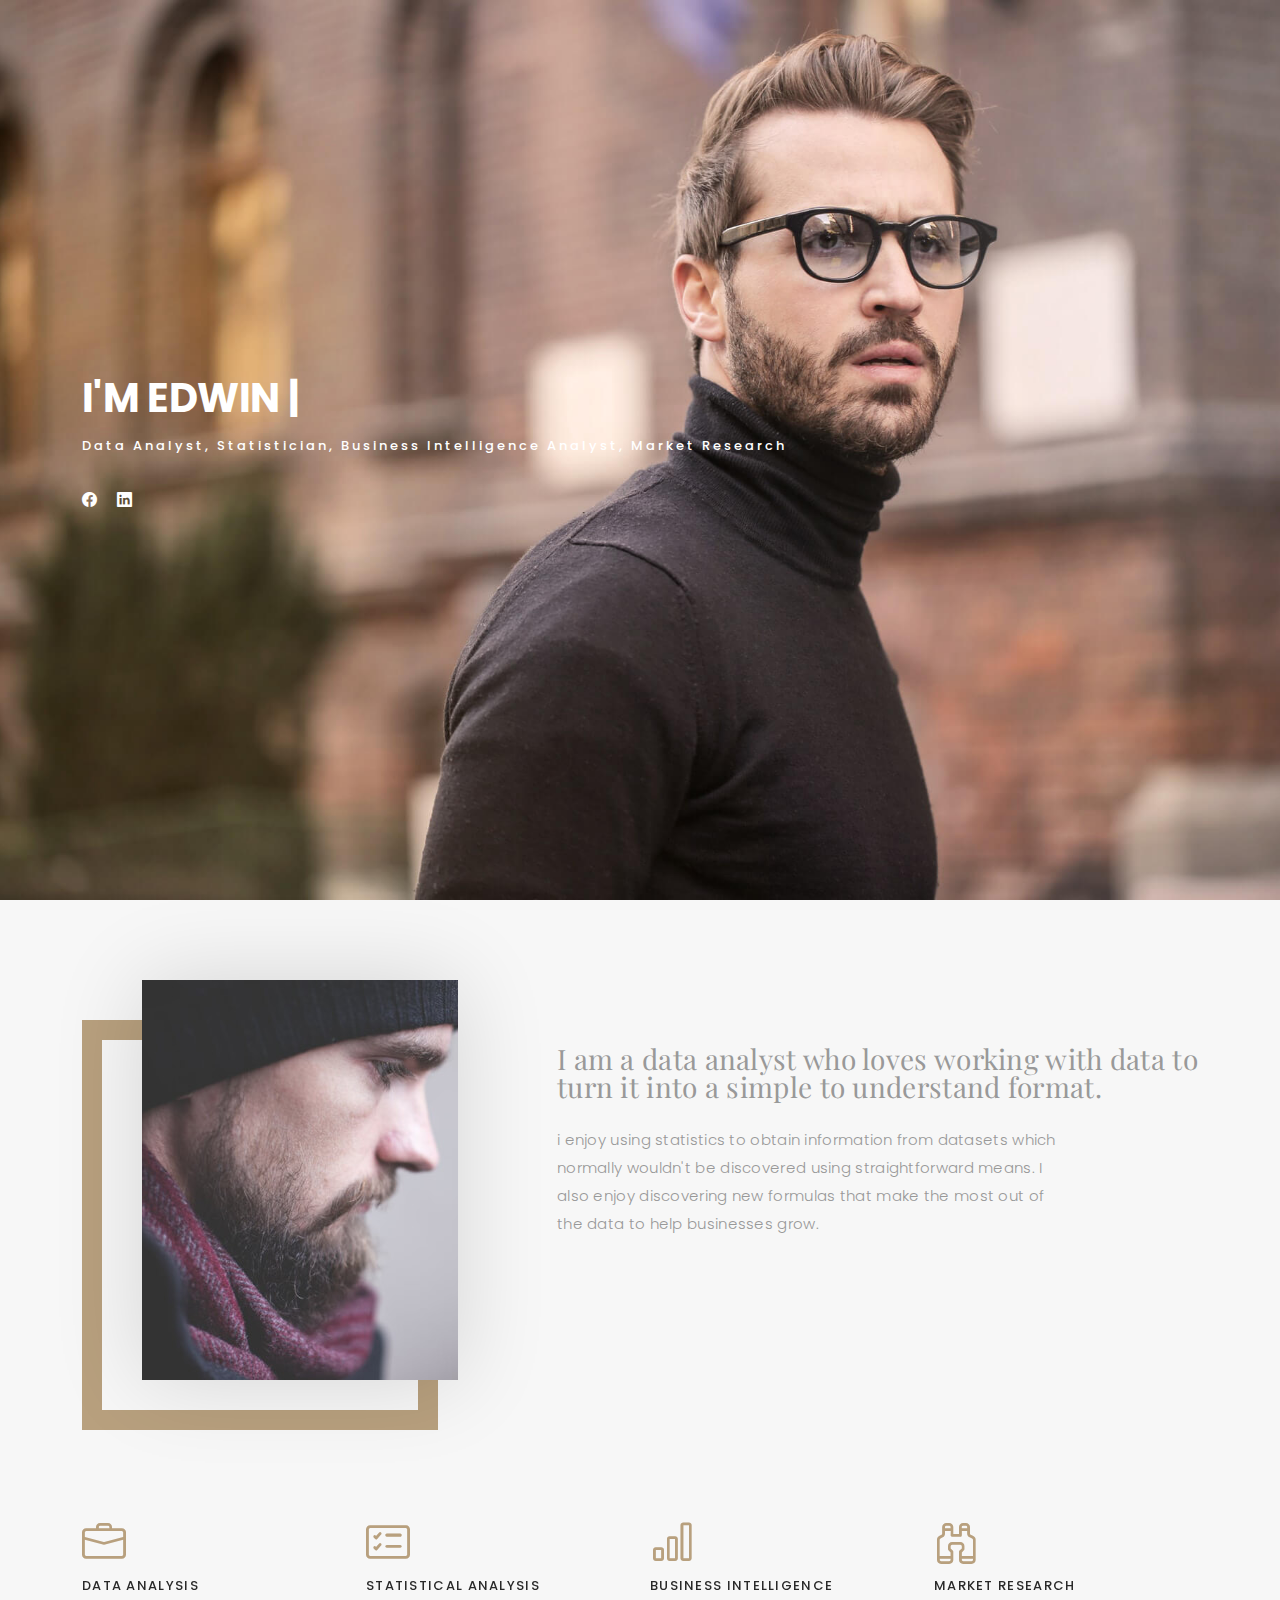
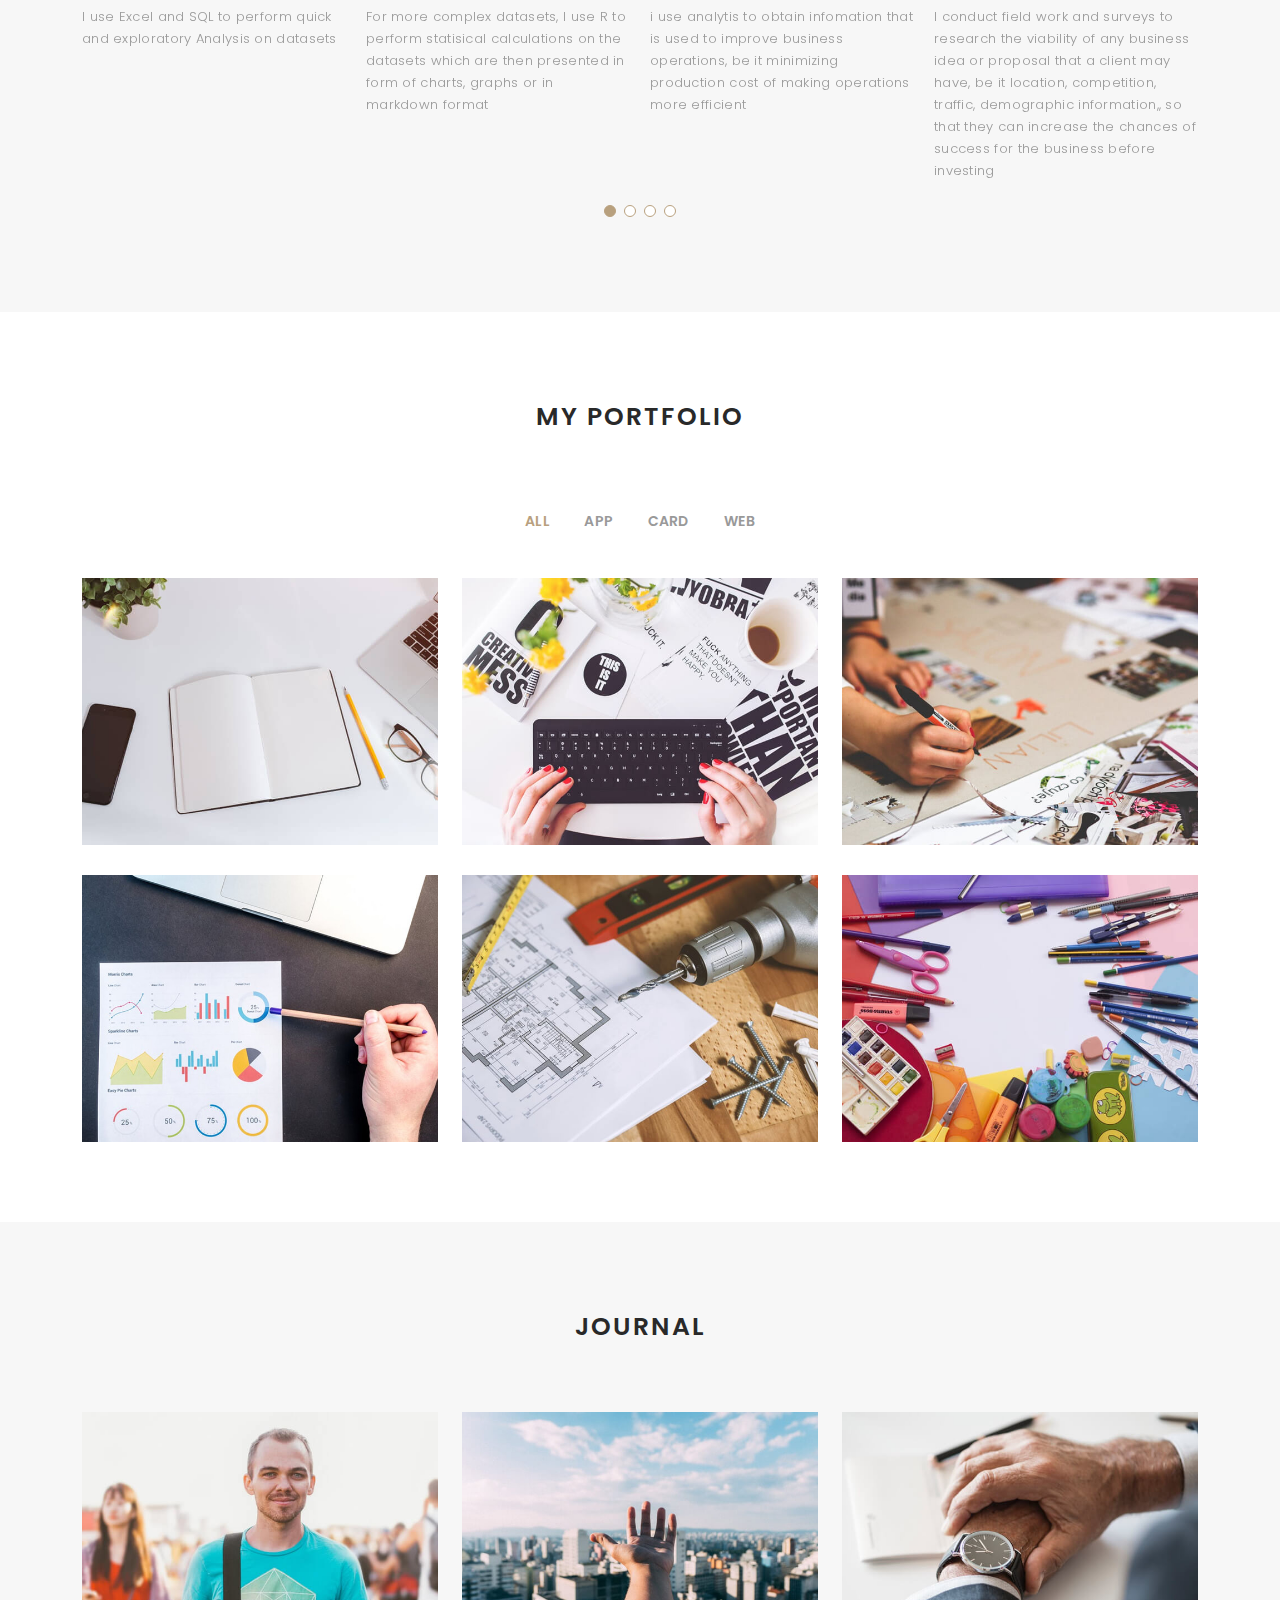
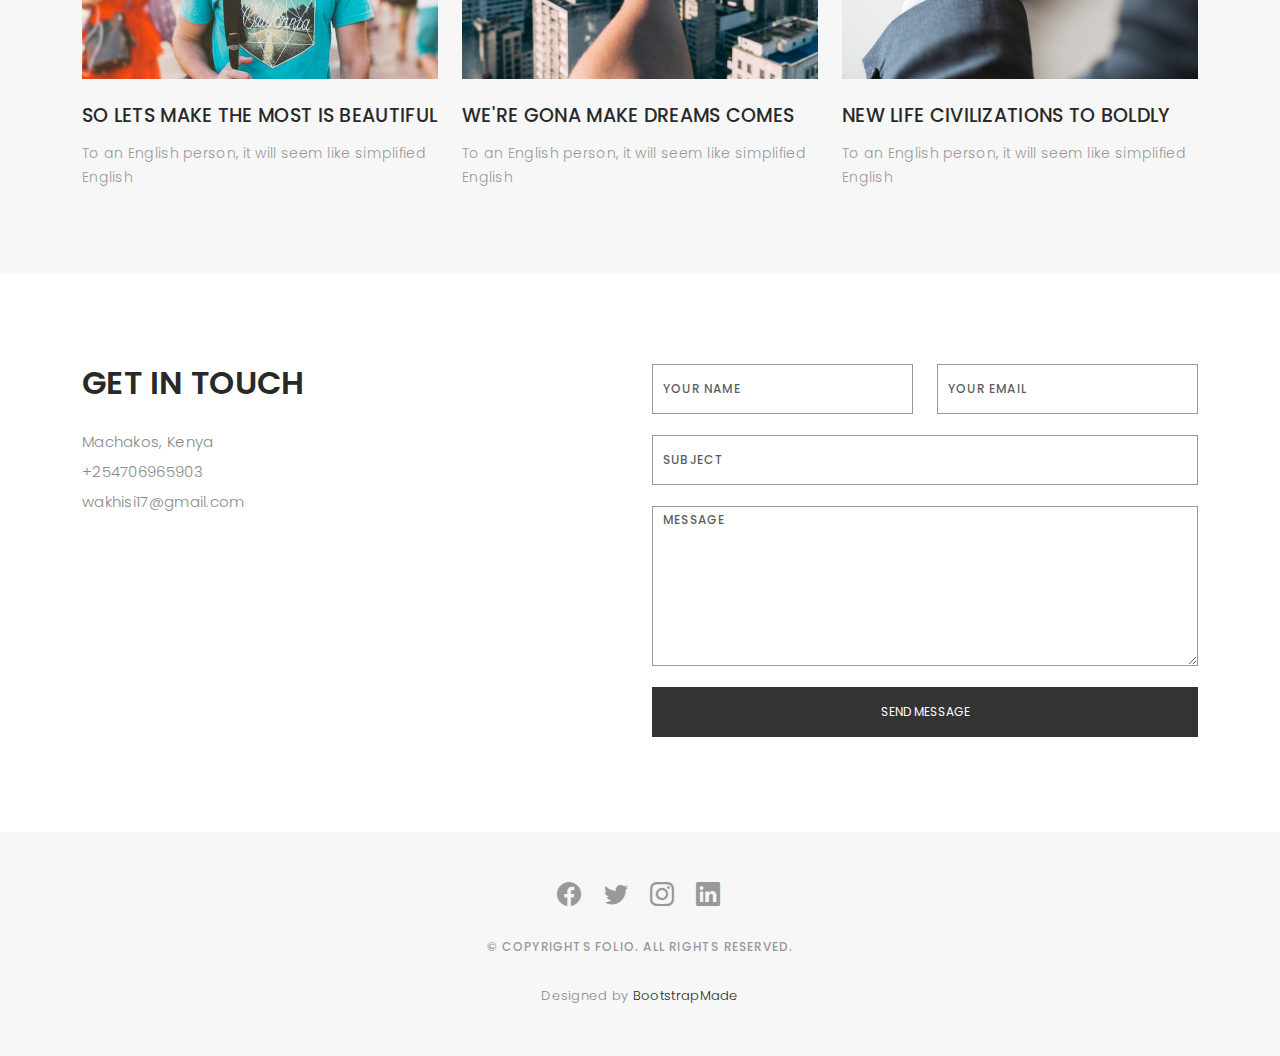
==== index.html @ 626be08b "unfinished portfolio" ====
<!DOCTYPE html>
<html lang="en">

<head>
  <meta charset="utf-8">
  <meta content="width=device-width, initial-scale=1.0" name="viewport">

  <title>Edwin Wakhisi</title>
  <meta content="" name="description">
  <meta content="" name="keywords">

  <!-- Favicons -->
  <link href="assets/img/favicon.png" rel="icon">
  <link href="assets/img/apple-touch-icon.png" rel="apple-touch-icon">

  <!-- Google Fonts -->
  <link href="https://fonts.googleapis.com/css?family=Poppins:300,300i,400,400i,500,500i,600,600i,700,700i|Playfair+Display:400,400i,500,500i,600,600i,700,700i,900,900i" rel="stylesheet">

  <!-- Vendor CSS Files -->
  <link href="assets/vendor/bootstrap/css/bootstrap.min.css" rel="stylesheet">
  <link href="assets/vendor/bootstrap-icons/bootstrap-icons.css" rel="stylesheet">
  <link href="assets/vendor/boxicons/css/boxicons.min.css" rel="stylesheet">
  <link href="assets/vendor/glightbox/css/glightbox.min.css" rel="stylesheet">
  <link href="assets/vendor/swiper/swiper-bundle.min.css" rel="stylesheet">

  <!-- Template Main CSS File -->
  <link href="assets/css/style.css" rel="stylesheet">
</head>

<body>

  <!-- ======= Header ======= -->
  <header id="header" class="fixed-top ">
    <div class="container d-flex align-items-center justify-content-between">

      <a href="index.html" class="logo"><img src="assets/img/logo.png" alt="" class="img-fluid"></a>
      <!-- Uncomment below if you prefer to use an text logo -->
      <!-- <h1 class="logo"><a href="index.html">Folio</a></h1> -->

      <nav id="navbar" class="navbar">
        <ul>
          <li><a class="nav-link scrollto active" href="#hero">Home</a></li>
          <li><a class="nav-link scrollto" href="#about">About</a></li>
          <li><a class="nav-link  scrollto" href="#portfolio">Portfolio</a></li>
          <li><a class="nav-link  scrollto" href="#journal">Blog</a></li>
          <li class="dropdown"><a href="#"><span>Drop Down</span> <i class="bi bi-chevron-down"></i></a>
            <ul>
              <li><a href="#">Drop Down 1</a></li>
              <li class="dropdown"><a href="#"><span>Deep Drop Down</span> <i class="bi bi-chevron-right"></i></a>
                <ul>
                  <li><a href="#">Deep Drop Down 1</a></li>
                  <li><a href="#">Deep Drop Down 2</a></li>
                  <li><a href="#">Deep Drop Down 3</a></li>
                  <li><a href="#">Deep Drop Down 4</a></li>
                  <li><a href="#">Deep Drop Down 5</a></li>
                </ul>
              </li>
              <li><a href="#">Drop Down 2</a></li>
              <li><a href="#">Drop Down 3</a></li>
              <li><a href="#">Drop Down 4</a></li>
            </ul>
          </li>
          <li><a class="nav-link scrollto" href="#contact">Contact</a></li>
        </ul>
        <i class="bi bi-list mobile-nav-toggle"></i>
      </nav><!-- .navbar -->

    </div>
  </header><!-- End Header -->

  <!-- ======= Hero Section ======= -->
  <div id="hero" class="home">

    <div class="container">
      <div class="hero-content">
        <h1>I'm <span class="typed" data-typed-items="Edwin Wakhisi, a Data Analyst, a statistician, a Business Intelligence Analyst"></span></h1>
        <p>Data Analyst, statistician, Business Intelligence Analyst, Market Research</p>

        <ul class="list-unstyled list-social">
          <li><a href="#"><i class="bi bi-facebook"></i></a></li>
          <li><a href="#"><i class="bi bi-linkedin"></i></a></li>
        </ul>
      </div>
    </div>
  </div><!-- End Hero -->

  <main id="main">

    <!-- ======= About Section ======= -->
    <div id="about" class="paddsection">
      <div class="container">
        <div class="row justify-content-between">

          <div class="col-lg-4 ">
            <div class="div-img-bg">
              <div class="about-img">
                <img src="assets/img/me.jpg" class="img-responsive" alt="me">
              </div>
            </div>
          </div>

          <div class="col-lg-7">
            <div class="about-descr">

              <p class="p-heading">I am a data analyst who loves working with data to turn it into a simple to understand format. </p>
              <p class="separator">i enjoy using statistics to obtain information from datasets which normally wouldn't be discovered using straightforward means. I also enjoy discovering new formulas that make the most out of the data to help businesses grow.</p>

            </div>

          </div>
        </div>
      </div>
    </div><!-- End About Section -->

    <!-- ======= Services Section ======= -->
    <div id="services">
      <div class="container">

        <div class="services-slider swiper" data-aos="fade-up" data-aos-delay="100">
          <div class="swiper-wrapper">

            <div class="swiper-slide">
              <div class="services-block">
                <i class="bi bi-briefcase"></i>
                <span>DATA ANALYSIS</span>
                <p class="separator">I use Excel and SQL to perform quick and exploratory Analysis on datasets</p>
              </div>
            </div><!-- End testimonial item -->

            <div class="swiper-slide">
              <div class="services-block">
                <i class="bi bi-card-checklist"></i>
                <span>STATISTICAL ANALYSIS</span>
                <p class="separator">For more complex datasets, I use R to perform statisical calculations on the datasets which are then presented in form of charts, graphs or in markdown format </p>
              </div>
            </div><!-- End testimonial item -->

            <div class="swiper-slide">
              <div class="services-block">
                <i class="bi bi-bar-chart"></i>
                <span>BUSINESS INTELLIGENCE</span>
                <p class="separator">i use analytis to obtain infomation that is used to improve business operations, be it minimizing production cost of making operations more efficient</p>
              </div>
            </div><!-- End testimonial item -->

            <div class="swiper-slide">
              <div class="services-block">
                <i class="bi bi-binoculars"></i>
                <span>MARKET RESEARCH</span>
                <p class="separator">I conduct field work and surveys to research the viability of any business idea or proposal that a client may have, be it location, competition, traffic, demographic information,, so that they can increase the chances of success for the business before investing </p>
              </div>
            </div><!-- End testimonial item -->

          </div>
          <div class="swiper-pagination"></div>
        </div>

      </div>

    </div><!-- End Services Section -->

    <!-- ======= Portfolio Section ======= -->
    <div id="portfolio" class="paddsection">

      <div class="container">
        <div class="section-title text-center">
          <h2>My Portfolio</h2>
        </div>
      </div>

      <div class="container">

        <div class="row">
          <div class="col-lg-12 d-flex justify-content-center">
            <ul id="portfolio-flters">
              <li data-filter="*" class="filter-active">All</li>
              <li data-filter=".filter-app">App</li>
              <li data-filter=".filter-card">Card</li>
              <li data-filter=".filter-web">Web</li>
            </ul>
          </div>
        </div>

        <div class="row portfolio-container">

          <div class="col-lg-4 col-md-6 portfolio-item filter-app">
            <img src="assets/img/portfolio/portfolio-1.jpg" class="img-fluid" alt="">
            <div class="portfolio-info">
              <h4>App 1</h4>
              <p>App</p>
              <a href="assets/img/portfolio/portfolio-1.jpg" data-gallery="portfolioGallery" class="portfolio-lightbox preview-link" title="App 1"><i class="bx bx-plus"></i></a>
              <a href="portfolio-details.html" class="details-link" title="More Details"><i class="bx bx-link"></i></a>
            </div>
          </div>

          <div class="col-lg-4 col-md-6 portfolio-item filter-web">
            <img src="assets/img/portfolio/portfolio-2.jpg" class="img-fluid" alt="">
            <div class="portfolio-info">
              <h4>Web 3</h4>
              <p>Web</p>
              <a href="assets/img/portfolio/portfolio-2.jpg" data-gallery="portfolioGallery" class="portfolio-lightbox preview-link" title="Web 3"><i class="bx bx-plus"></i></a>
              <a href="portfolio-details.html" class="details-link" title="More Details"><i class="bx bx-link"></i></a>
            </div>
          </div>

          <div class="col-lg-4 col-md-6 portfolio-item filter-app">
            <img src="assets/img/portfolio/portfolio-3.jpg" class="img-fluid" alt="">
            <div class="portfolio-info">
              <h4>App 2</h4>
              <p>App</p>
              <a href="assets/img/portfolio/portfolio-3.jpg" data-gallery="portfolioGallery" class="portfolio-lightbox preview-link" title="App 2"><i class="bx bx-plus"></i></a>
              <a href="portfolio-details.html" class="details-link" title="More Details"><i class="bx bx-link"></i></a>
            </div>
          </div>

          <div class="col-lg-4 col-md-6 portfolio-item filter-card">
            <img src="assets/img/portfolio/portfolio-4.jpg" class="img-fluid" alt="">
            <div class="portfolio-info">
              <h4>Card 2</h4>
              <p>Card</p>
              <a href="assets/img/portfolio/portfolio-4.jpg" data-gallery="portfolioGallery" class="portfolio-lightbox preview-link" title="Card 2"><i class="bx bx-plus"></i></a>
              <a href="portfolio-details.html" class="details-link" title="More Details"><i class="bx bx-link"></i></a>
            </div>
          </div>

          <div class="col-lg-4 col-md-6 portfolio-item filter-web">
            <img src="assets/img/portfolio/portfolio-5.jpg" class="img-fluid" alt="">
            <div class="portfolio-info">
              <h4>Web 2</h4>
              <p>Web</p>
              <a href="assets/img/portfolio/portfolio-5.jpg" data-gallery="portfolioGallery" class="portfolio-lightbox preview-link" title="Web 2"><i class="bx bx-plus"></i></a>
              <a href="portfolio-details.html" class="details-link" title="More Details"><i class="bx bx-link"></i></a>
            </div>
          </div>

          <div class="col-lg-4 col-md-6 portfolio-item filter-app">
            <img src="assets/img/portfolio/portfolio-6.jpg" class="img-fluid" alt="">
            <div class="portfolio-info">
              <h4>App 3</h4>
              <p>App</p>
              <a href="assets/img/portfolio/portfolio-6.jpg" data-gallery="portfolioGallery" class="portfolio-lightbox preview-link" title="App 3"><i class="bx bx-plus"></i></a>
              <a href="portfolio-details.html" class="details-link" title="More Details"><i class="bx bx-link"></i></a>
            </div>
          </div>

        </div>

      </div>

    </div><!-- End Portfolio Section -->

    <!-- ======= Journal Section ======= -->
    <div id="journal" class="text-left paddsection">

      <div class="container">
        <div class="section-title text-center">
          <h2>journal</h2>
        </div>
      </div>

      <div class="container">
        <div class="journal-block">
          <div class="row">

            <div class="col-lg-4 col-md-6">
              <div class="journal-info">

                <a href="blog-single.html"><img src="assets/img/blog-post-1.jpg" class="img-responsive" alt="img"></a>

                <div class="journal-txt">

                  <h4><a href="blog-single.html">SO LETS MAKE THE MOST IS BEAUTIFUL</a></h4>
                  <p class="separator">To an English person, it will seem like simplified English
                  </p>

                </div>

              </div>
            </div>

            <div class="col-lg-4 col-md-6">
              <div class="journal-info">

                <a href="blog-single.html"><img src="assets/img/blog-post-2.jpg" class="img-responsive" alt="img"></a>

                <div class="journal-txt">

                  <h4><a href="blog-single.html">WE'RE GONA MAKE DREAMS COMES</a></h4>
                  <p class="separator">To an English person, it will seem like simplified English
                  </p>

                </div>

              </div>
            </div>

            <div class="col-lg-4 col-md-6">
              <div class="journal-info">

                <a href="blog-single.html"><img src="assets/img/blog-post-3.jpg" class="img-responsive" alt="img"></a>

                <div class="journal-txt">

                  <h4><a href="blog-single.html">NEW LIFE CIVILIZATIONS TO BOLDLY</a></h4>
                  <p class="separator">To an English person, it will seem like simplified English
                  </p>

                </div>

              </div>
            </div>

          </div>
        </div>
      </div>

    </div><!-- End Journal Section -->

    <!-- ======= Contact Section ======= -->
    <div id="contact" class="paddsection">
      <div class="container">
        <div class="contact-block1">
          <div class="row">

            <div class="col-lg-6">
              <div class="contact-contact">

                <h2 class="mb-30">GET IN TOUCH</h2>

                <ul class="contact-details">                  
                  <li><span>Machakos, Kenya</span></li>
                  <li><span>+254706965903</span></li>
                  <li><span>wakhisi17@gmail.com</span></li>
                </ul>

              </div>
            </div>

            <div class="col-lg-6">
              <form action="forms/contact.php" method="post" role="form" class="php-email-form">
                <div class="row gy-3">

                  <div class="col-lg-6">
                    <div class="form-group contact-block1">
                      <input type="text" name="name" class="form-control" id="name" placeholder="Your Name" required>
                    </div>
                  </div>

                  <div class="col-lg-6">
                    <div class="form-group">
                      <input type="email" class="form-control" name="email" id="email" placeholder="Your Email" required>
                    </div>
                  </div>

                  <div class="col-lg-12">
                    <div class="form-group">
                      <input type="text" class="form-control" name="subject" id="subject" placeholder="Subject" required>
                    </div>
                  </div>

                  <div class="col-lg-12">
                    <div class="form-group">
                      <textarea class="form-control" name="message" placeholder="Message" required></textarea>
                    </div>
                  </div>

                  <div class="col-lg-12">
                    <div class="loading">Loading</div>
                    <div class="error-message"></div>
                    <div class="sent-message">Your message has been sent. Thank you!</div>
                  </div>

                  <div class="mt-0">
                    <input type="submit" class="btn btn-defeault btn-send" value="Send message">
                  </div>

                </div>
              </form>
            </div>
          </div>
        </div>
      </div>
    </div><!-- End Contact Section -->

  </main><!-- End #main -->

  <!-- ======= Footer ======= -->
  <div id="footer" class="text-center">
    <div class="container">
      <div class="socials-media text-center">

        <ul class="list-unstyled">
          <li><a href="#"><i class="bi bi-facebook"></i></a></li>
          <li><a href="#"><i class="bi bi-twitter"></i></a></li>
          <li><a href="#"><i class="bi bi-instagram"></i></a></li>
          <li><a href="#"><i class="bi bi-linkedin"></i></a></li>
        </ul>

      </div>

      <p>&copy; Copyrights Folio. All rights reserved.</p>

      <div class="credits">
        <!--
        All the links in the footer should remain intact.
        You can delete the links only if you purchased the pro version.
        Licensing information: https://bootstrapmade.com/license/
        Purchase the pro version with working PHP/AJAX contact form: https://bootstrapmade.com/buy/?theme=Folio
      -->
        Designed by <a href="https://bootstrapmade.com/">BootstrapMade</a>
      </div>

    </div>
  </div><!-- End Footer -->

  <a href="#" class="back-to-top d-flex align-items-center justify-content-center"><i class="bi bi-arrow-up-short"></i></a>

  <!-- Vendor JS Files -->
  <script src="assets/vendor/bootstrap/js/bootstrap.bundle.min.js"></script>
  <script src="assets/vendor/glightbox/js/glightbox.min.js"></script>
  <script src="assets/vendor/isotope-layout/isotope.pkgd.min.js"></script>
  <script src="assets/vendor/swiper/swiper-bundle.min.js"></script>
  <script src="assets/vendor/typed.js/typed.umd.js"></script>
  <script src="assets/vendor/php-email-form/validate.js"></script>

  <!-- Template Main JS File -->
  <script src="assets/js/main.js"></script>

</body>

</html>
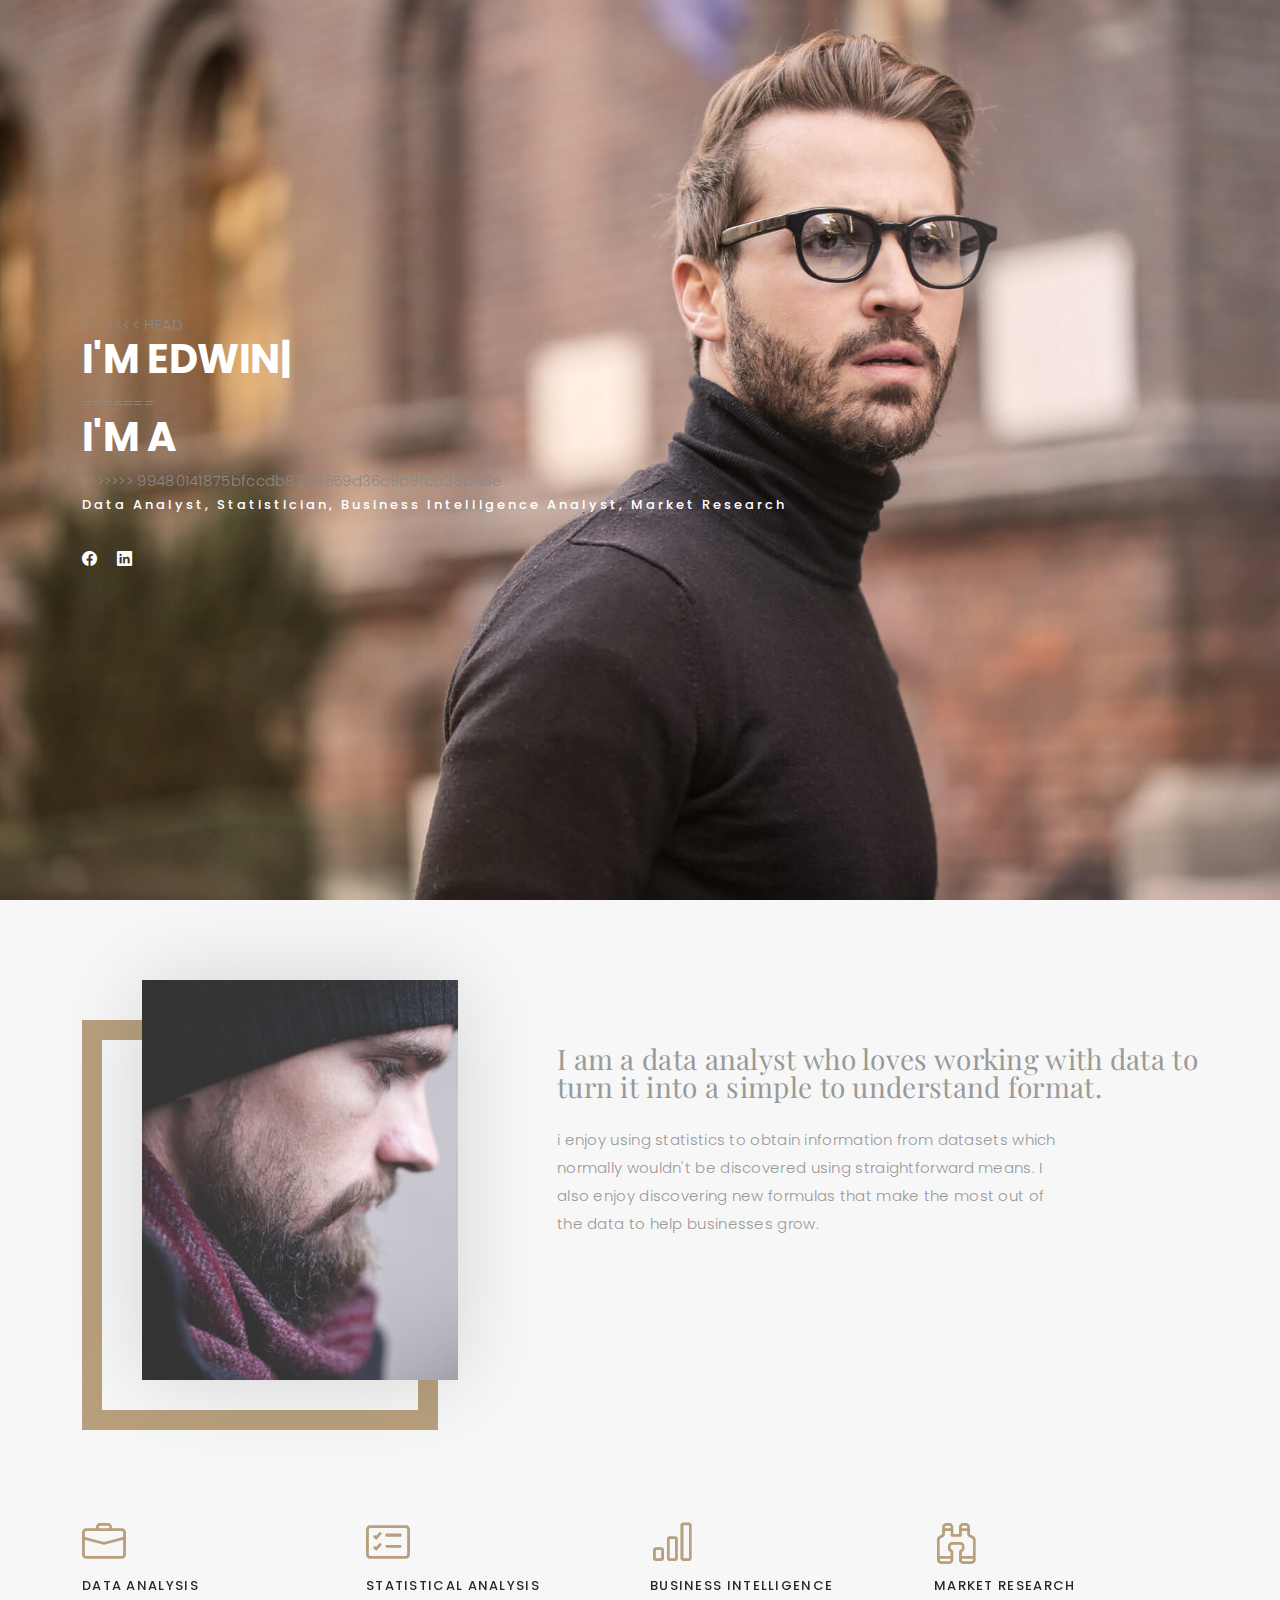
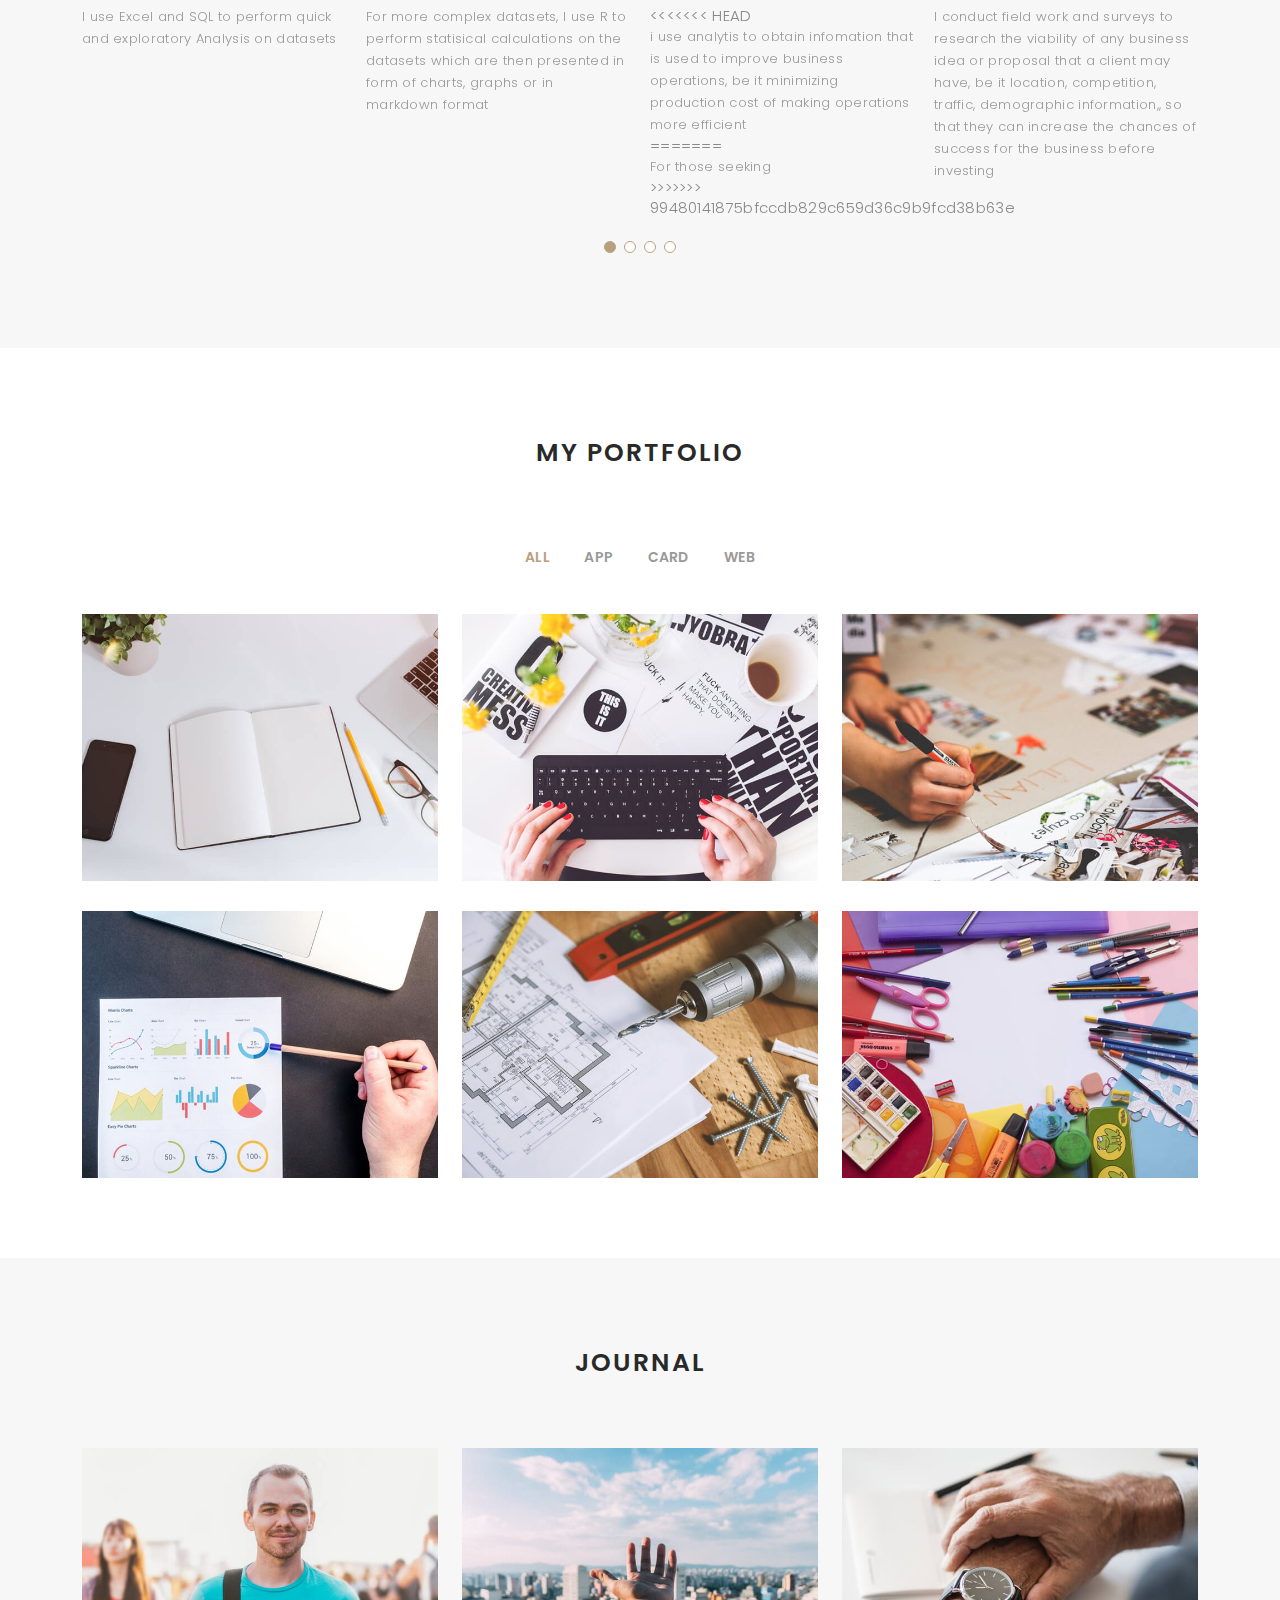
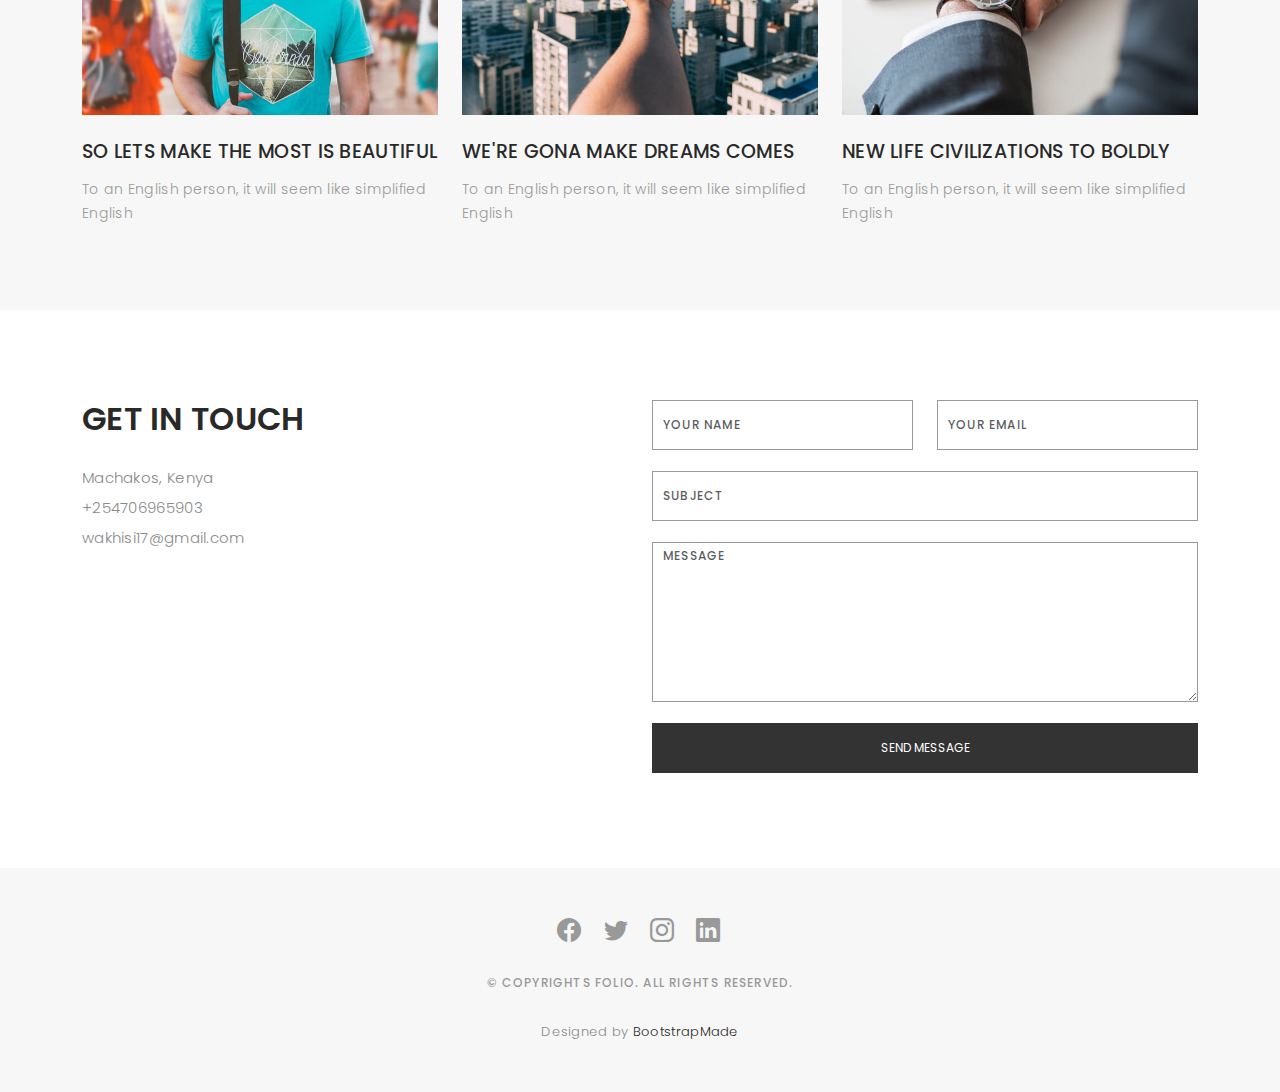
==== commit aedbb246: "updates" ====
--- a/index.html
+++ b/index.html
@@ -73,7 +73,11 @@
 
     <div class="container">
       <div class="hero-content">
+<<<<<<< HEAD
         <h1>I'm <span class="typed" data-typed-items="Edwin Wakhisi, a Data Analyst, a statistician, a Business Intelligence Analyst"></span></h1>
+=======
+        <h1>I'm a <span class="typed" data-typed-items="Edwin Wakhisi, Data Analyst, statistician, Business Intelligence Analyst"></span></h1>
+>>>>>>> 99480141875bfccdb829c659d36c9b9fcd38b63e
         <p>Data Analyst, statistician, Business Intelligence Analyst, Market Research</p>
 
         <ul class="list-unstyled list-social">
@@ -139,7 +143,11 @@
               <div class="services-block">
                 <i class="bi bi-bar-chart"></i>
                 <span>BUSINESS INTELLIGENCE</span>
+<<<<<<< HEAD
                 <p class="separator">i use analytis to obtain infomation that is used to improve business operations, be it minimizing production cost of making operations more efficient</p>
+=======
+                <p class="separator">For those seeking </p>
+>>>>>>> 99480141875bfccdb829c659d36c9b9fcd38b63e
               </div>
             </div><!-- End testimonial item -->
 
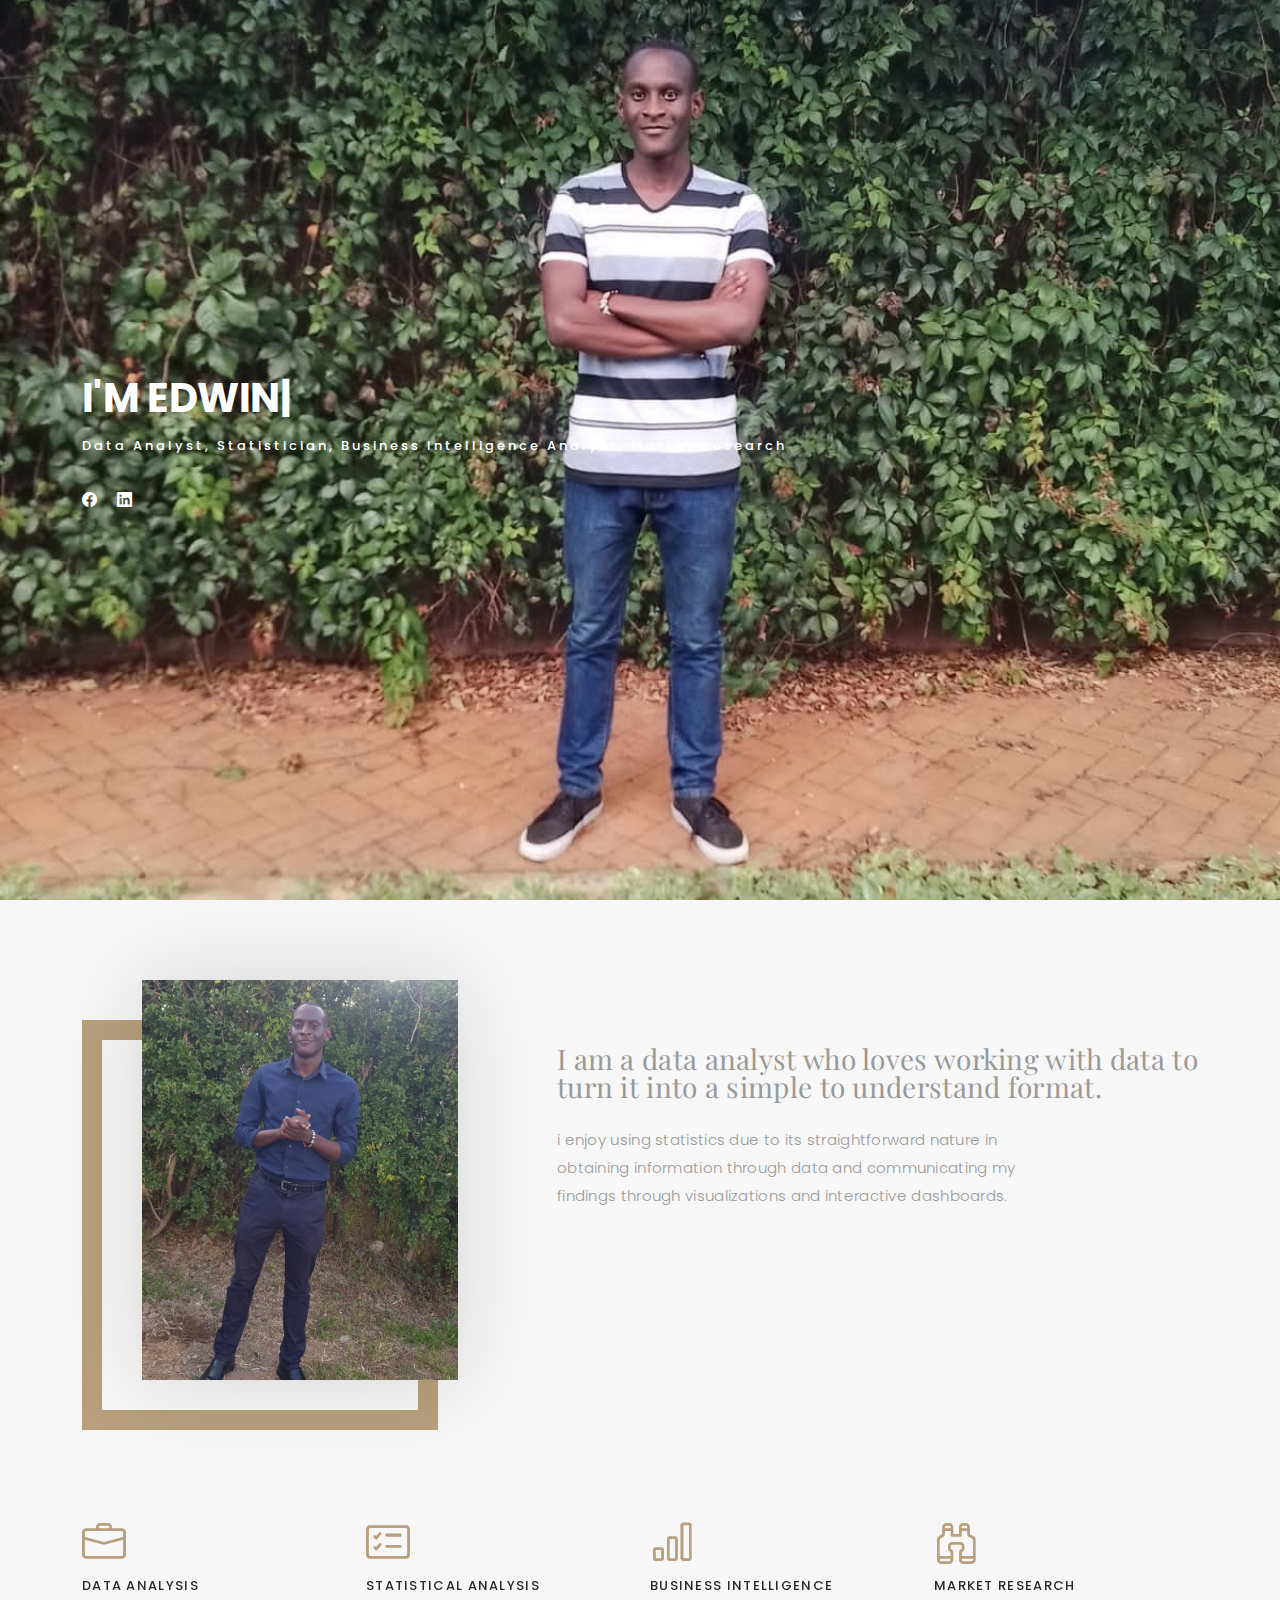
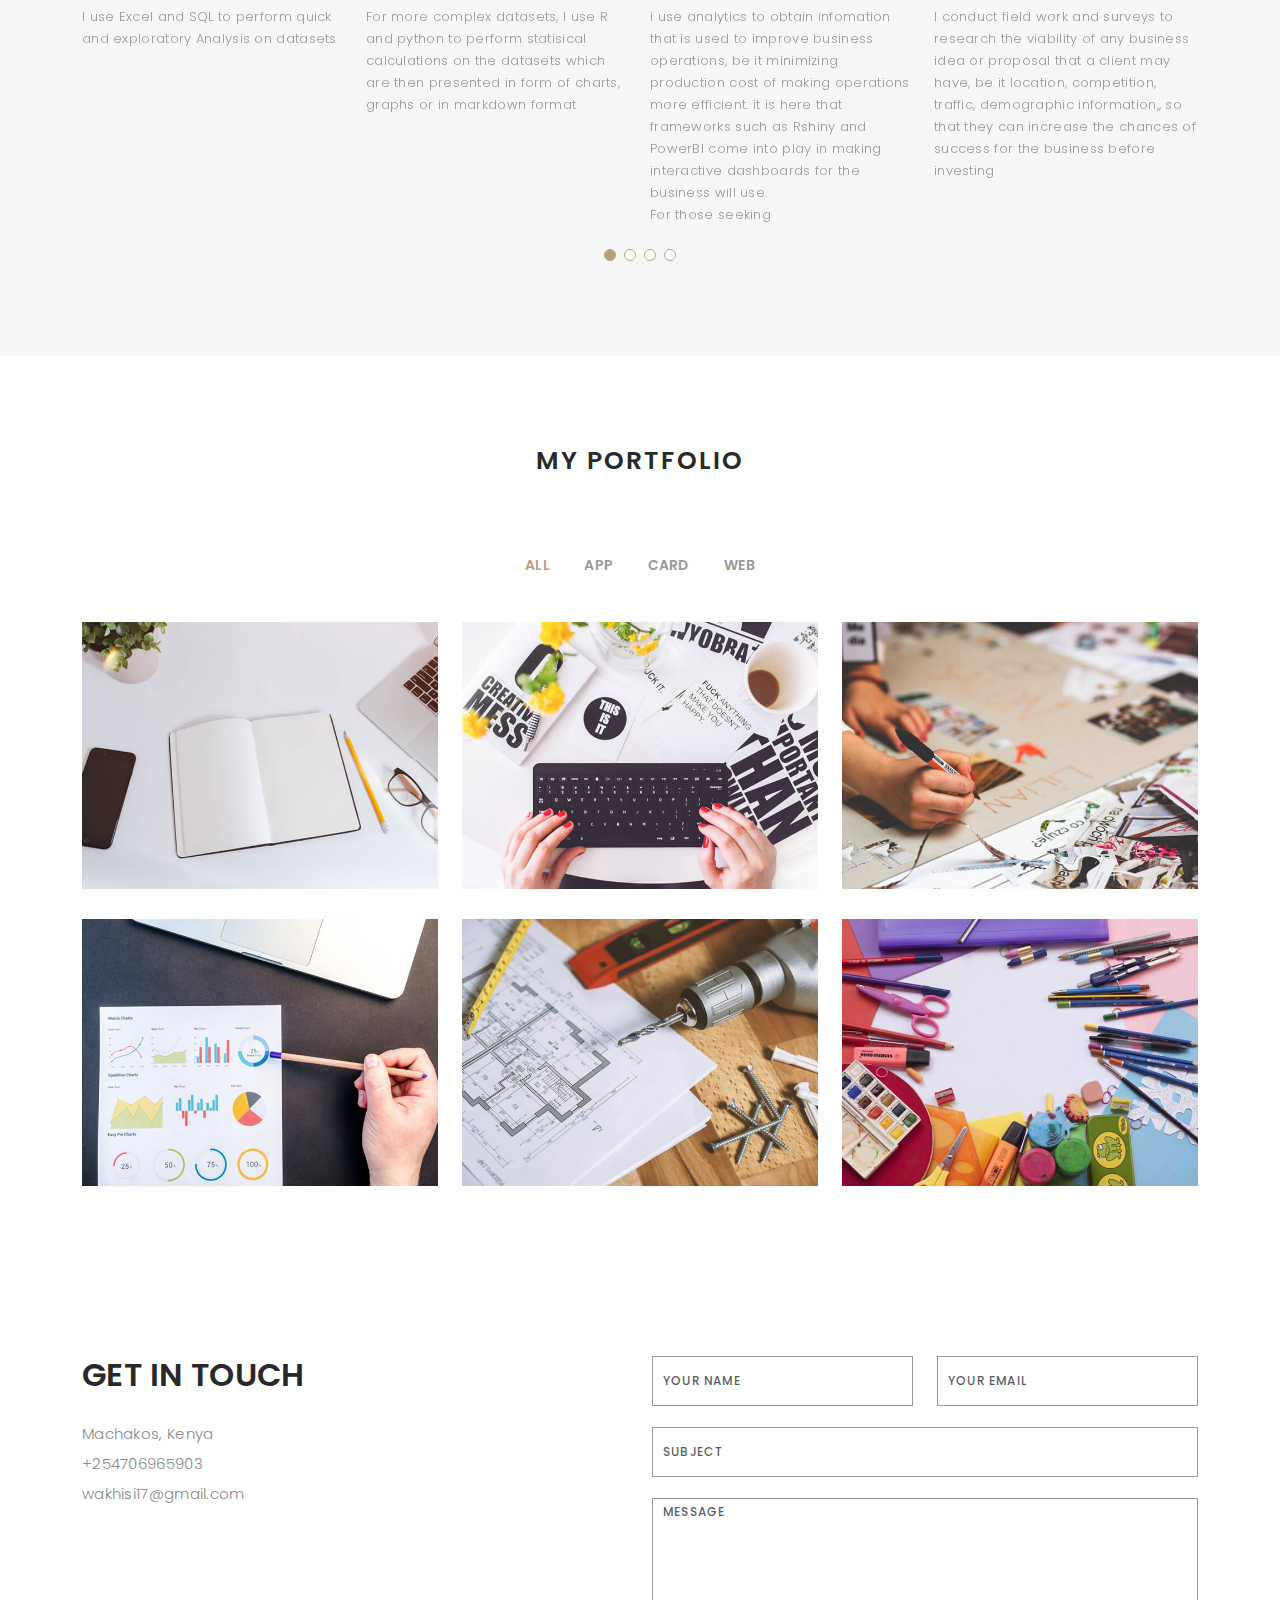
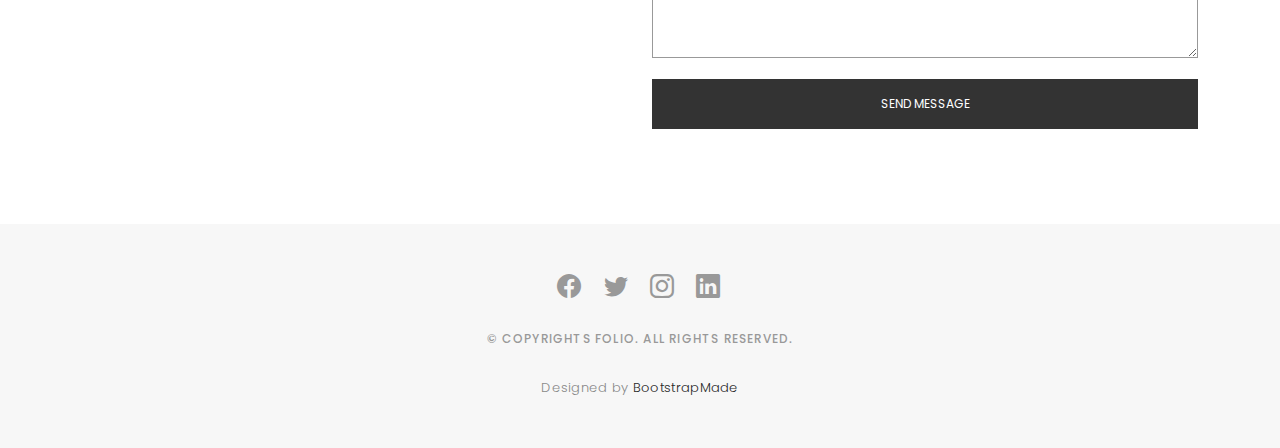
==== commit 5de569bc: "almost complete commit" ====
--- a/index.html
+++ b/index.html
@@ -35,14 +35,13 @@
 
       <a href="index.html" class="logo"><img src="assets/img/logo.png" alt="" class="img-fluid"></a>
       <!-- Uncomment below if you prefer to use an text logo -->
-      <!-- <h1 class="logo"><a href="index.html">Folio</a></h1> -->
+      <!-- <h1 class="logo"><a href="index.html">Edwin's Portfolio</a></h1> -->
 
       <nav id="navbar" class="navbar">
         <ul>
           <li><a class="nav-link scrollto active" href="#hero">Home</a></li>
           <li><a class="nav-link scrollto" href="#about">About</a></li>
           <li><a class="nav-link  scrollto" href="#portfolio">Portfolio</a></li>
-          <li><a class="nav-link  scrollto" href="#journal">Blog</a></li>
           <li class="dropdown"><a href="#"><span>Drop Down</span> <i class="bi bi-chevron-down"></i></a>
             <ul>
               <li><a href="#">Drop Down 1</a></li>
@@ -73,11 +72,7 @@
 
     <div class="container">
       <div class="hero-content">
-<<<<<<< HEAD
         <h1>I'm <span class="typed" data-typed-items="Edwin Wakhisi, a Data Analyst, a statistician, a Business Intelligence Analyst"></span></h1>
-=======
-        <h1>I'm a <span class="typed" data-typed-items="Edwin Wakhisi, Data Analyst, statistician, Business Intelligence Analyst"></span></h1>
->>>>>>> 99480141875bfccdb829c659d36c9b9fcd38b63e
         <p>Data Analyst, statistician, Business Intelligence Analyst, Market Research</p>
 
         <ul class="list-unstyled list-social">
@@ -98,7 +93,7 @@
           <div class="col-lg-4 ">
             <div class="div-img-bg">
               <div class="about-img">
-                <img src="assets/img/me.jpg" class="img-responsive" alt="me">
+                <img src="assets/img/pic8.jpg" class="img-responsive" alt="me">
               </div>
             </div>
           </div>
@@ -107,7 +102,7 @@
             <div class="about-descr">
 
               <p class="p-heading">I am a data analyst who loves working with data to turn it into a simple to understand format. </p>
-              <p class="separator">i enjoy using statistics to obtain information from datasets which normally wouldn't be discovered using straightforward means. I also enjoy discovering new formulas that make the most out of the data to help businesses grow.</p>
+              <p class="separator">i enjoy using statistics due to its straightforward nature in obtaining information through data and communicating my findings through visualizations and interactive dashboards.</p>
 
             </div>
 
@@ -135,7 +130,7 @@
               <div class="services-block">
                 <i class="bi bi-card-checklist"></i>
                 <span>STATISTICAL ANALYSIS</span>
-                <p class="separator">For more complex datasets, I use R to perform statisical calculations on the datasets which are then presented in form of charts, graphs or in markdown format </p>
+                <p class="separator">For more complex datasets, I use R and python to perform statisical calculations on the datasets which are then presented in form of charts, graphs or in markdown format </p>
               </div>
             </div><!-- End testimonial item -->
 
@@ -143,11 +138,8 @@
               <div class="services-block">
                 <i class="bi bi-bar-chart"></i>
                 <span>BUSINESS INTELLIGENCE</span>
-<<<<<<< HEAD
-                <p class="separator">i use analytis to obtain infomation that is used to improve business operations, be it minimizing production cost of making operations more efficient</p>
-=======
+                <p class="separator">i use analytics to obtain infomation that is used to improve business operations, be it minimizing production cost of making operations more efficient. it is here that frameworks such as Rshiny and PowerBI come into play in making interactive dashboards for the business will use.</p>
                 <p class="separator">For those seeking </p>
->>>>>>> 99480141875bfccdb829c659d36c9b9fcd38b63e
               </div>
             </div><!-- End testimonial item -->
 
@@ -257,73 +249,7 @@
 
     </div><!-- End Portfolio Section -->
 
-    <!-- ======= Journal Section ======= -->
-    <div id="journal" class="text-left paddsection">
-
-      <div class="container">
-        <div class="section-title text-center">
-          <h2>journal</h2>
-        </div>
-      </div>
-
-      <div class="container">
-        <div class="journal-block">
-          <div class="row">
-
-            <div class="col-lg-4 col-md-6">
-              <div class="journal-info">
-
-                <a href="blog-single.html"><img src="assets/img/blog-post-1.jpg" class="img-responsive" alt="img"></a>
-
-                <div class="journal-txt">
-
-                  <h4><a href="blog-single.html">SO LETS MAKE THE MOST IS BEAUTIFUL</a></h4>
-                  <p class="separator">To an English person, it will seem like simplified English
-                  </p>
-
-                </div>
-
-              </div>
-            </div>
-
-            <div class="col-lg-4 col-md-6">
-              <div class="journal-info">
-
-                <a href="blog-single.html"><img src="assets/img/blog-post-2.jpg" class="img-responsive" alt="img"></a>
-
-                <div class="journal-txt">
-
-                  <h4><a href="blog-single.html">WE'RE GONA MAKE DREAMS COMES</a></h4>
-                  <p class="separator">To an English person, it will seem like simplified English
-                  </p>
-
-                </div>
-
-              </div>
-            </div>
-
-            <div class="col-lg-4 col-md-6">
-              <div class="journal-info">
-
-                <a href="blog-single.html"><img src="assets/img/blog-post-3.jpg" class="img-responsive" alt="img"></a>
-
-                <div class="journal-txt">
-
-                  <h4><a href="blog-single.html">NEW LIFE CIVILIZATIONS TO BOLDLY</a></h4>
-                  <p class="separator">To an English person, it will seem like simplified English
-                  </p>
-
-                </div>
-
-              </div>
-            </div>
-
-          </div>
-        </div>
-      </div>
-
-    </div><!-- End Journal Section -->
-
+    
     <!-- ======= Contact Section ======= -->
     <div id="contact" class="paddsection">
       <div class="container">
--- a/assets/css/style.css
+++ b/assets/css/style.css
@@ -449,7 +449,7 @@
 # Hero
 --------------------------------------------------------------*/
 #hero {
-  background: url("../img/home-bg.jpg") repeat scroll center center/cover;
+  background: url("../img/pic1.jpg") repeat scroll center center/cover;
   height: 100vh;
   width: 100%;
 }
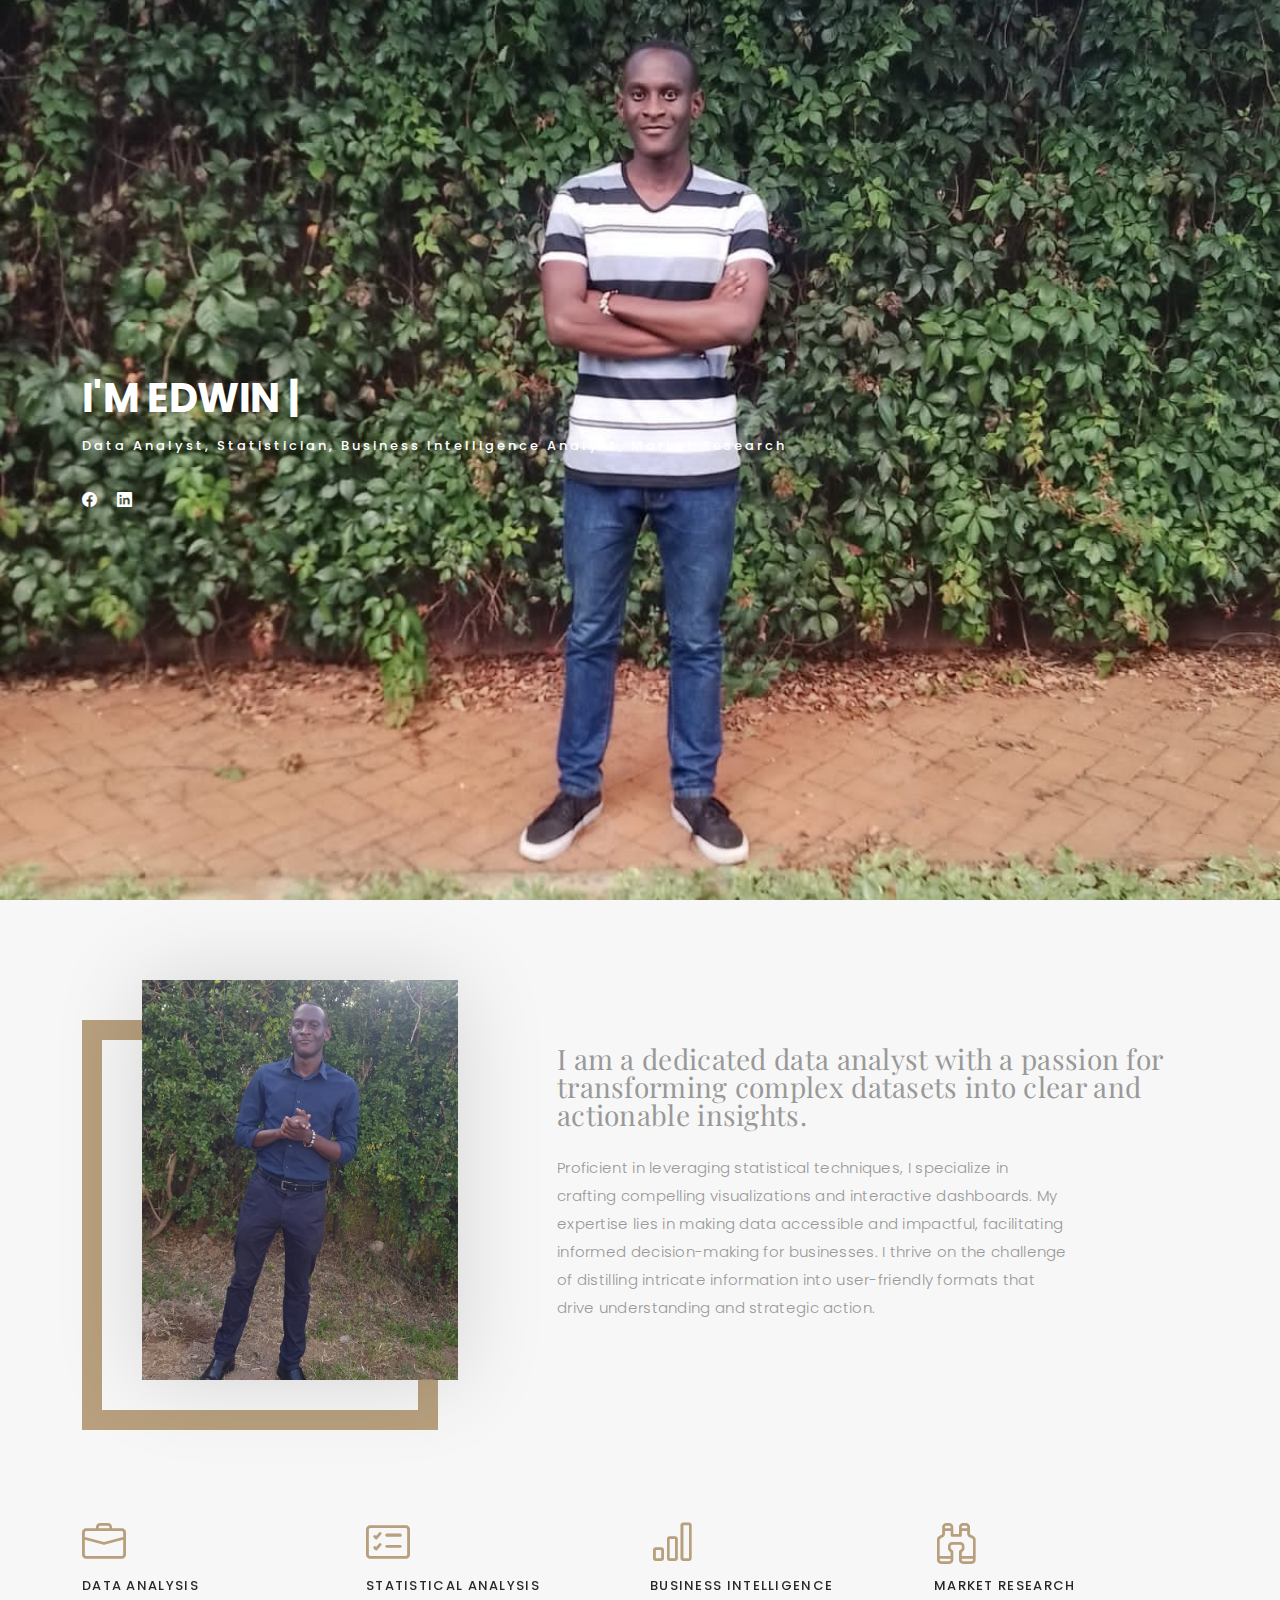
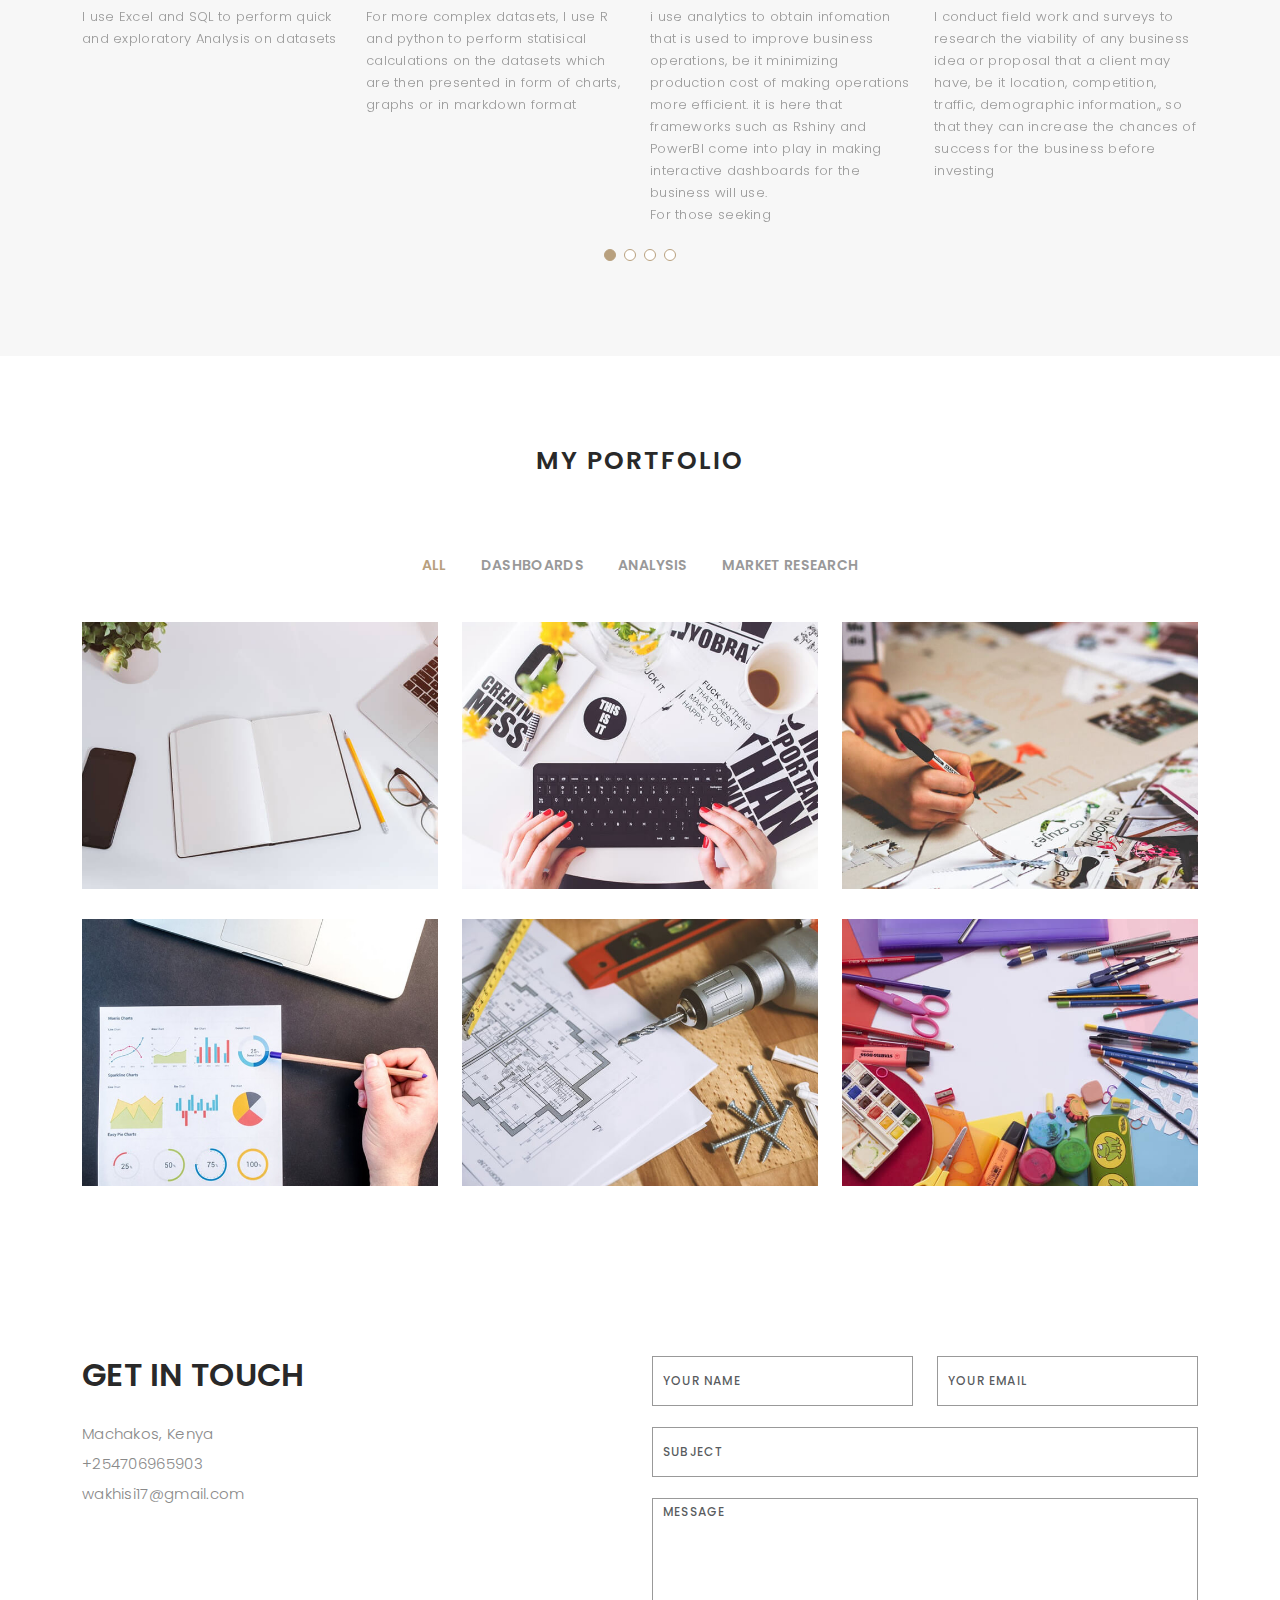
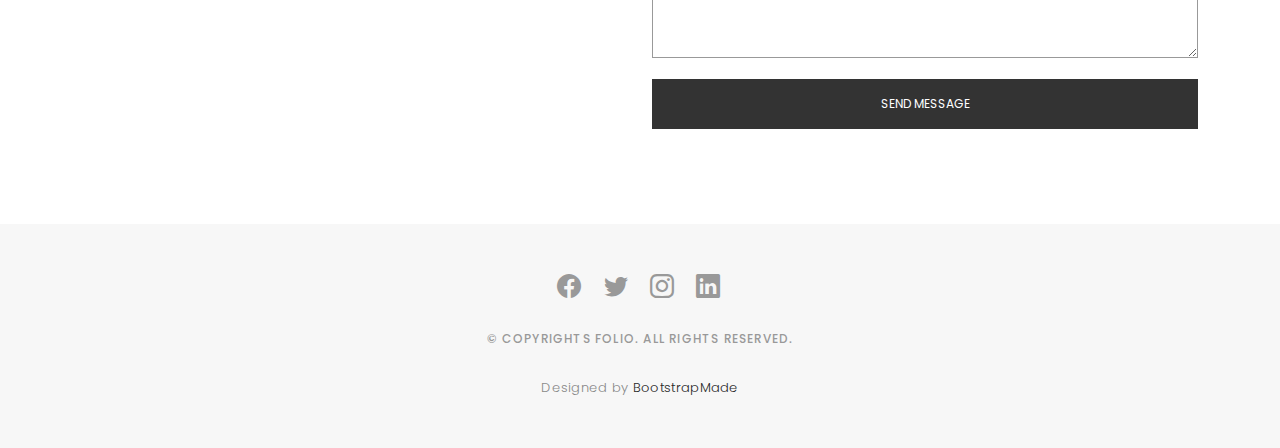
==== commit 314fa3a1: "almost" ====
--- a/index.html
+++ b/index.html
@@ -101,8 +101,8 @@
           <div class="col-lg-7">
             <div class="about-descr">
 
-              <p class="p-heading">I am a data analyst who loves working with data to turn it into a simple to understand format. </p>
-              <p class="separator">i enjoy using statistics due to its straightforward nature in obtaining information through data and communicating my findings through visualizations and interactive dashboards.</p>
+              <p class="p-heading">I am a dedicated data analyst with a passion for transforming complex datasets into clear and actionable insights. </p>
+              <p class="separator">Proficient in leveraging statistical techniques, I specialize in crafting compelling visualizations and interactive dashboards. My expertise lies in making data accessible and impactful, facilitating informed decision-making for businesses. I thrive on the challenge of distilling intricate information into user-friendly formats that drive understanding and strategic action.</p>
 
             </div>
 
@@ -174,9 +174,9 @@
           <div class="col-lg-12 d-flex justify-content-center">
             <ul id="portfolio-flters">
               <li data-filter="*" class="filter-active">All</li>
-              <li data-filter=".filter-app">App</li>
-              <li data-filter=".filter-card">Card</li>
-              <li data-filter=".filter-web">Web</li>
+              <li data-filter=".filter-app">dashboards</li>
+              <li data-filter=".filter-card">Analysis</li>
+              <li data-filter=".filter-web">Market research</li>
             </ul>
           </div>
         </div>
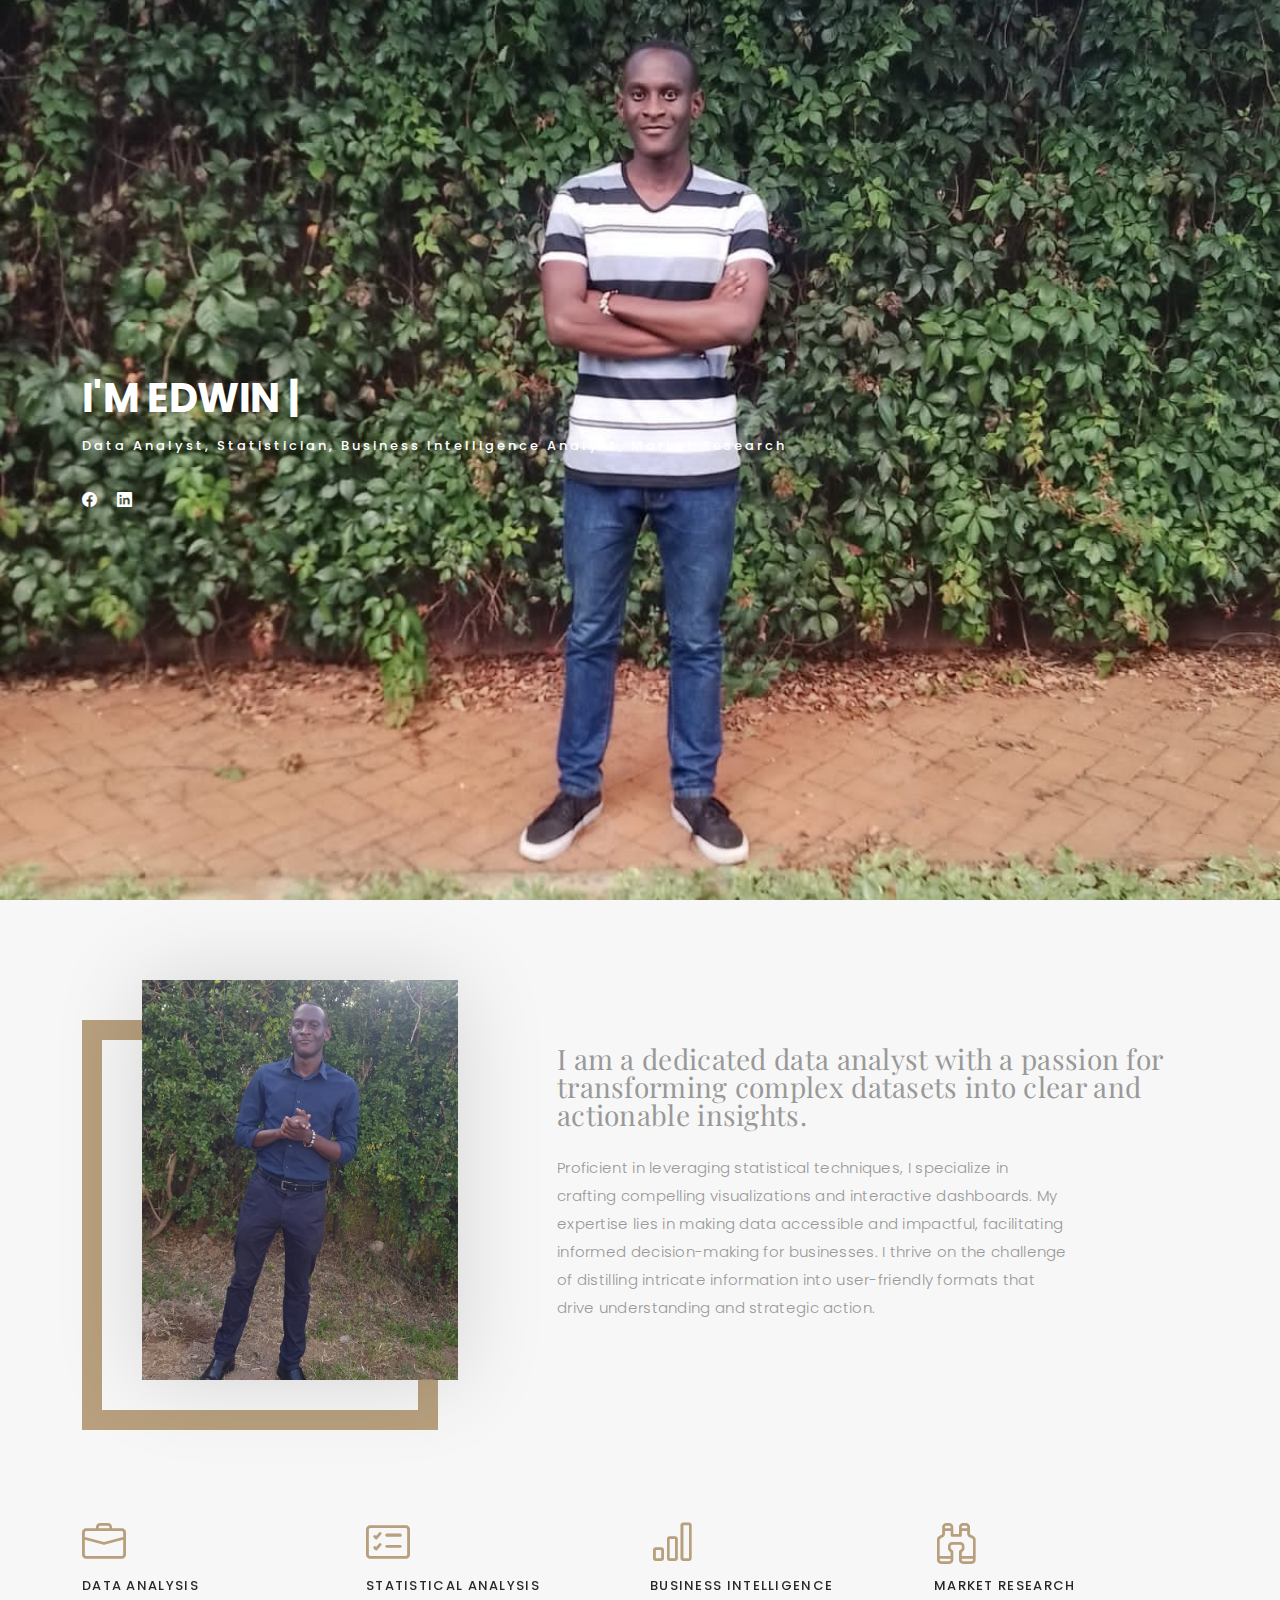
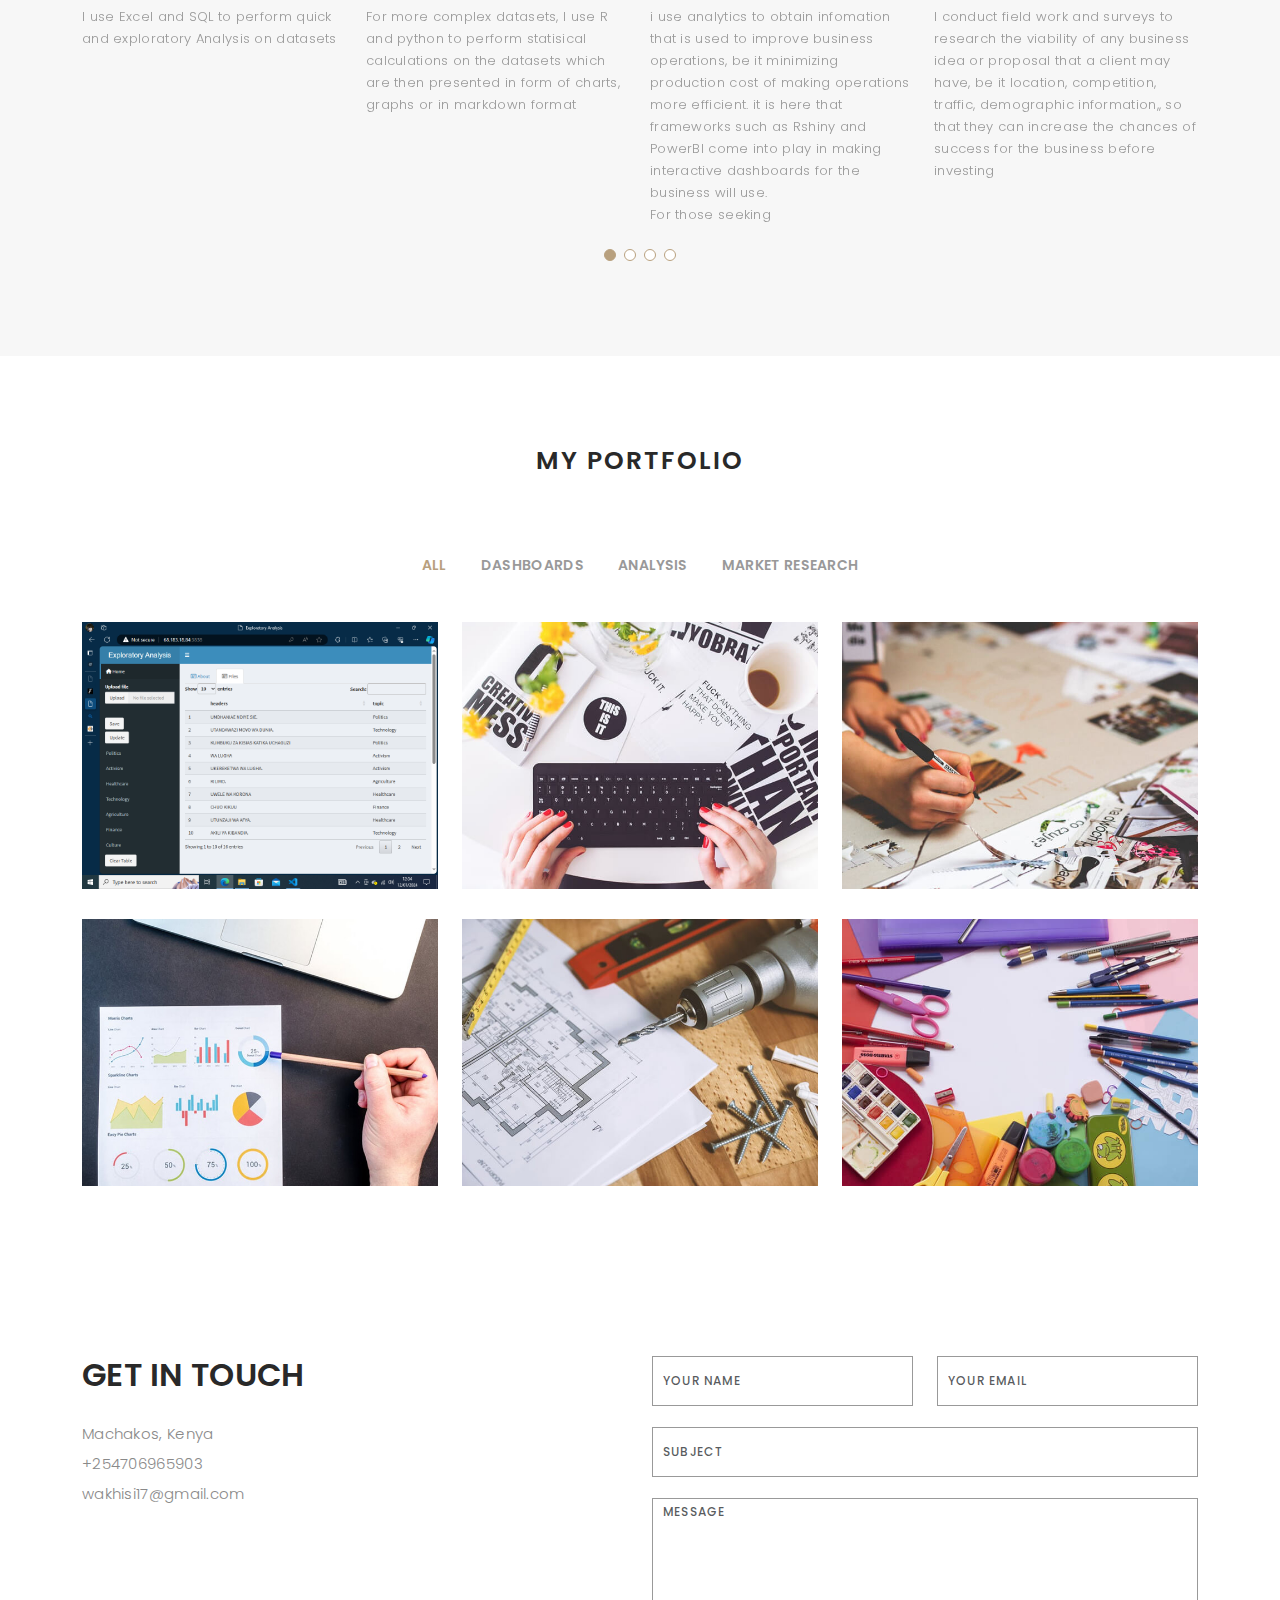
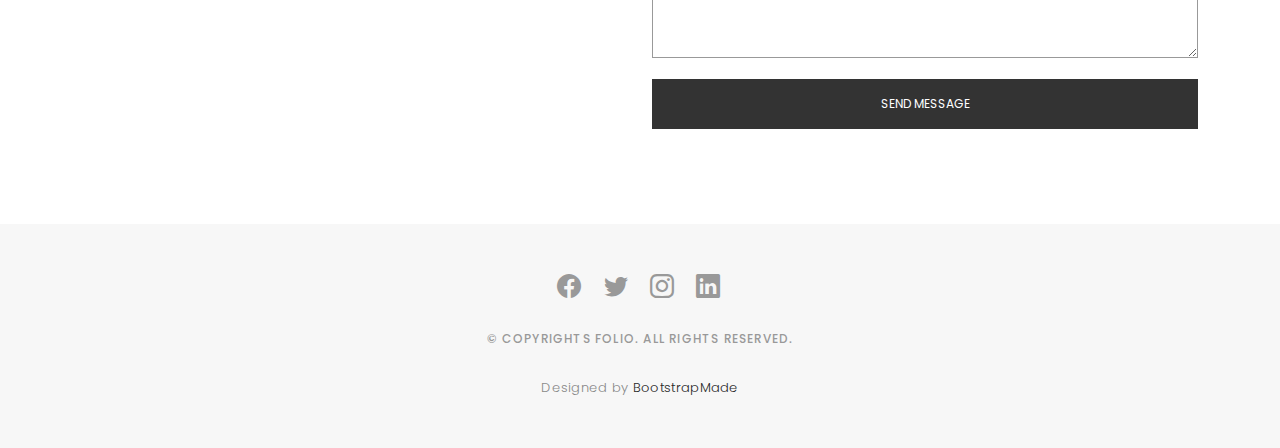
==== commit 9131d383: "portfolio pics" ====
--- a/index.html
+++ b/index.html
@@ -184,7 +184,7 @@
         <div class="row portfolio-container">
 
           <div class="col-lg-4 col-md-6 portfolio-item filter-app">
-            <img src="assets/img/portfolio/portfolio-1.jpg" class="img-fluid" alt="">
+            <img src="assets/img/portfolio/Screenshot (1).png" class="img-fluid" alt="">
             <div class="portfolio-info">
               <h4>App 1</h4>
               <p>App</p>
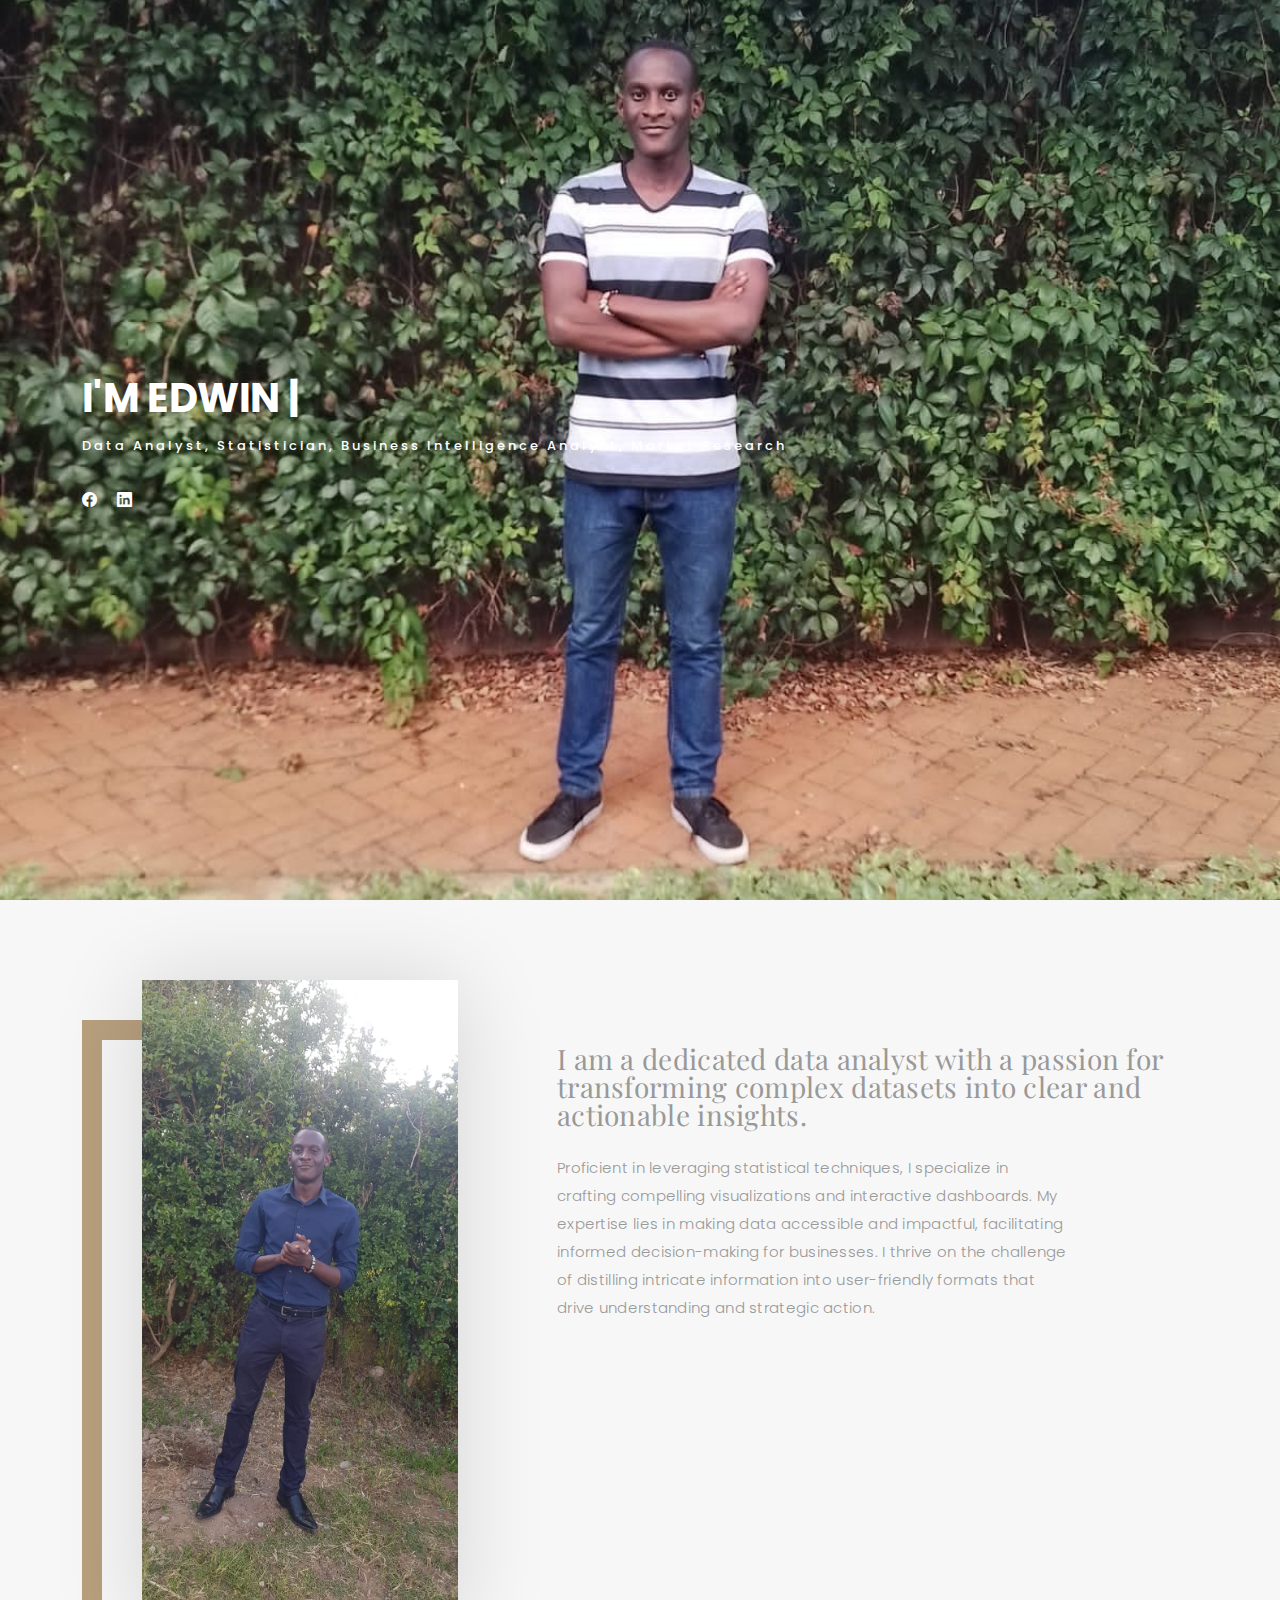
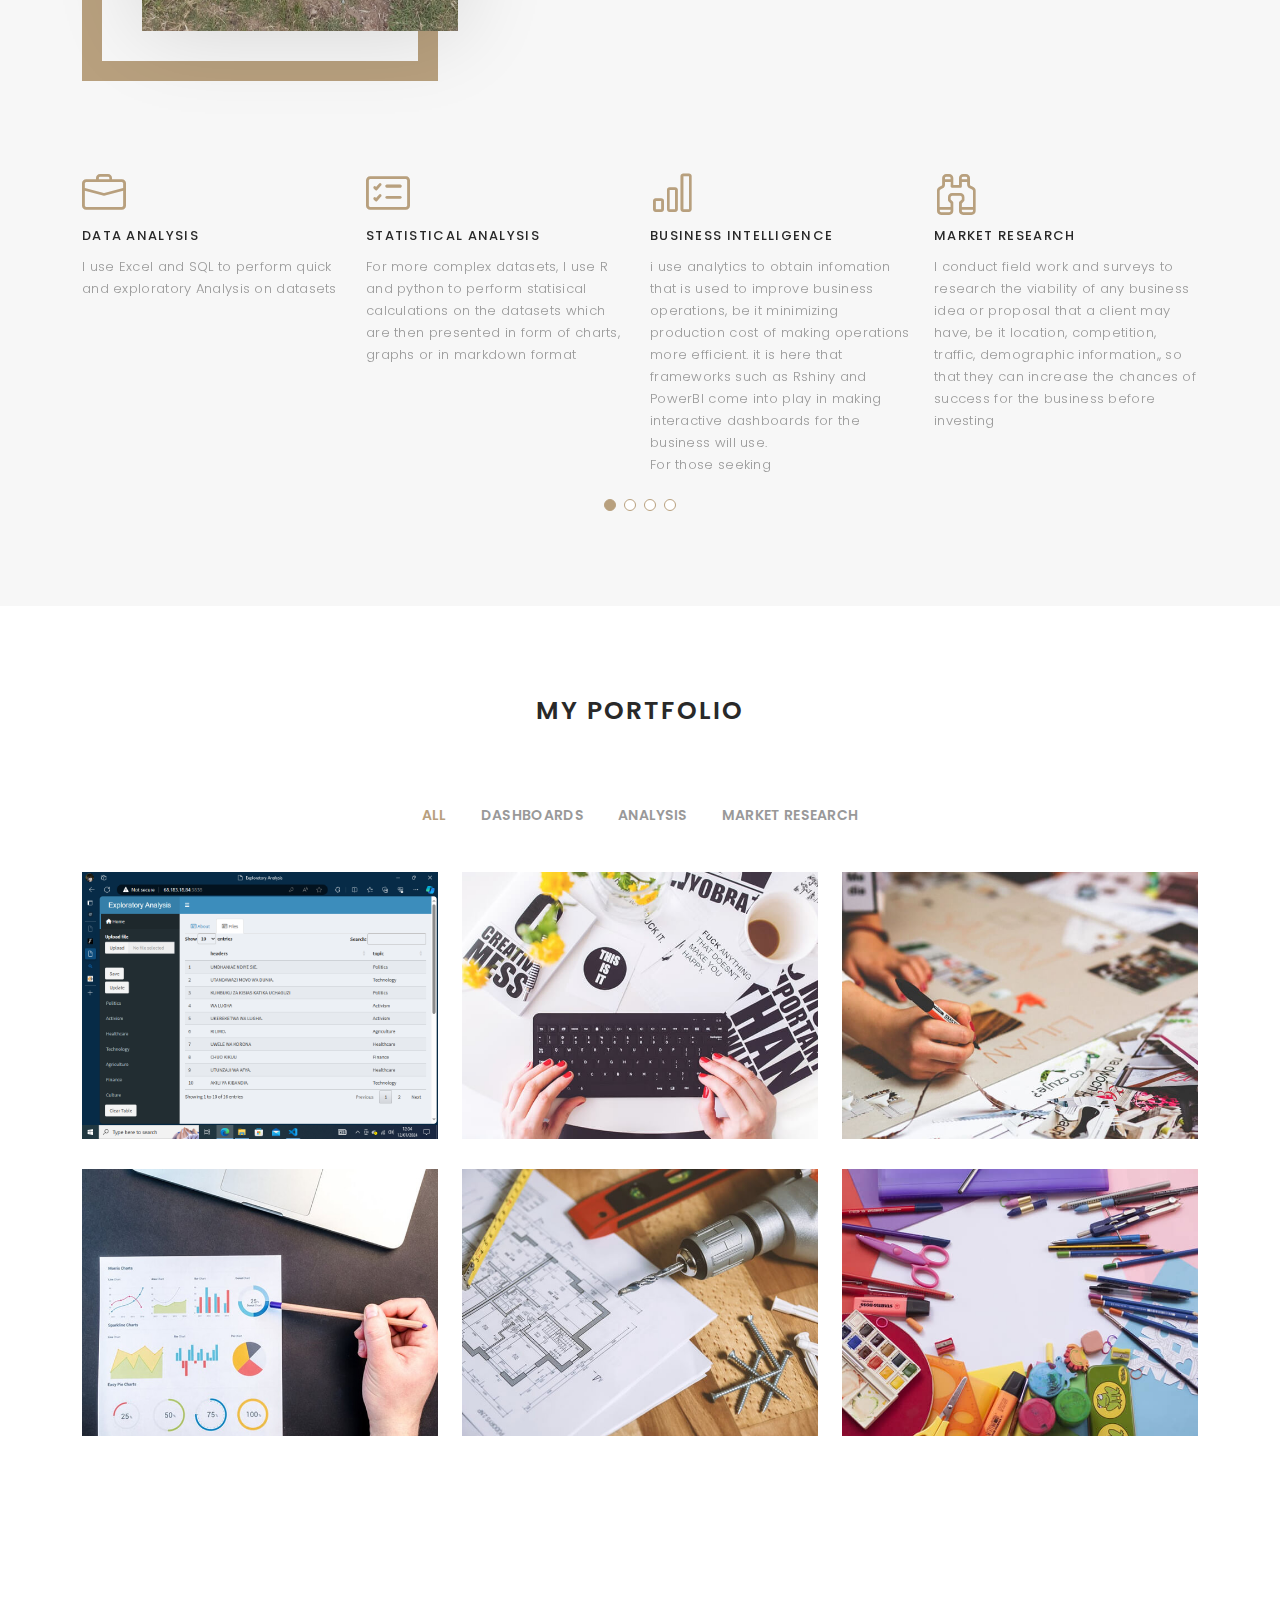
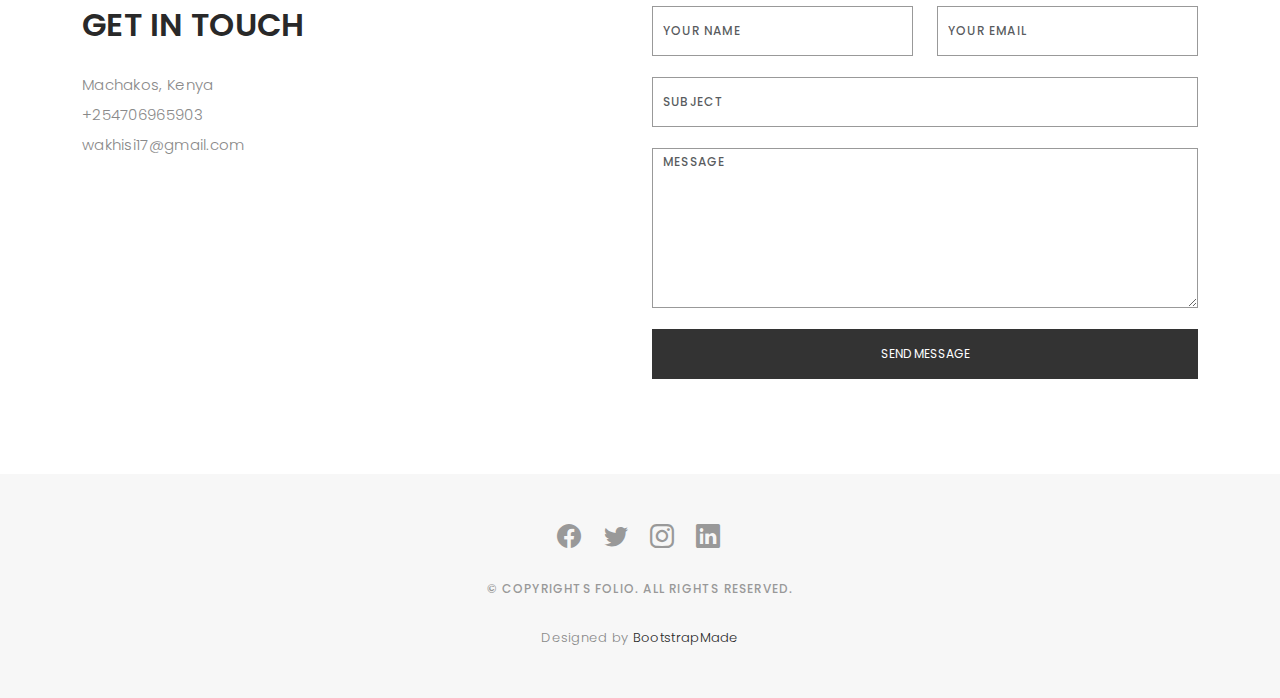
==== commit 24b83238: "80% done" ====
--- a/index.html
+++ b/index.html
@@ -41,24 +41,7 @@
         <ul>
           <li><a class="nav-link scrollto active" href="#hero">Home</a></li>
           <li><a class="nav-link scrollto" href="#about">About</a></li>
-          <li><a class="nav-link  scrollto" href="#portfolio">Portfolio</a></li>
-          <li class="dropdown"><a href="#"><span>Drop Down</span> <i class="bi bi-chevron-down"></i></a>
-            <ul>
-              <li><a href="#">Drop Down 1</a></li>
-              <li class="dropdown"><a href="#"><span>Deep Drop Down</span> <i class="bi bi-chevron-right"></i></a>
-                <ul>
-                  <li><a href="#">Deep Drop Down 1</a></li>
-                  <li><a href="#">Deep Drop Down 2</a></li>
-                  <li><a href="#">Deep Drop Down 3</a></li>
-                  <li><a href="#">Deep Drop Down 4</a></li>
-                  <li><a href="#">Deep Drop Down 5</a></li>
-                </ul>
-              </li>
-              <li><a href="#">Drop Down 2</a></li>
-              <li><a href="#">Drop Down 3</a></li>
-              <li><a href="#">Drop Down 4</a></li>
-            </ul>
-          </li>
+          <li><a class="nav-link  scrollto" href="#portfolio">Portfolio</a></li>          
           <li><a class="nav-link scrollto" href="#contact">Contact</a></li>
         </ul>
         <i class="bi bi-list mobile-nav-toggle"></i>
@@ -186,9 +169,9 @@
           <div class="col-lg-4 col-md-6 portfolio-item filter-app">
             <img src="assets/img/portfolio/Screenshot (1).png" class="img-fluid" alt="">
             <div class="portfolio-info">
-              <h4>App 1</h4>
-              <p>App</p>
-              <a href="assets/img/portfolio/portfolio-1.jpg" data-gallery="portfolioGallery" class="portfolio-lightbox preview-link" title="App 1"><i class="bx bx-plus"></i></a>
+              <h4>Shiny dashboard</h4>
+              <p>Swahili exploratory dashboard</p>
+              <a href="http://68.183.18.84:3838/" target="_blank" class="portfolio-lightbox preview-link" title="Shiny dashboard (Demo Account: username;visitor /password;visitor)"><i class="bx bx-plus"></i></a>
               <a href="portfolio-details.html" class="details-link" title="More Details"><i class="bx bx-link"></i></a>
             </div>
           </div>
--- a/assets/css/style.css
+++ b/assets/css/style.css
@@ -572,7 +572,7 @@
   box-shadow: 0px 0px 85px 0px rgba(0, 0, 0, 0.14);
   margin-top: -60px;
   margin-left: 40px;
-  height: 400px;
+  height: 100%;
   -o-object-fit: cover;
   object-fit: cover;
 }
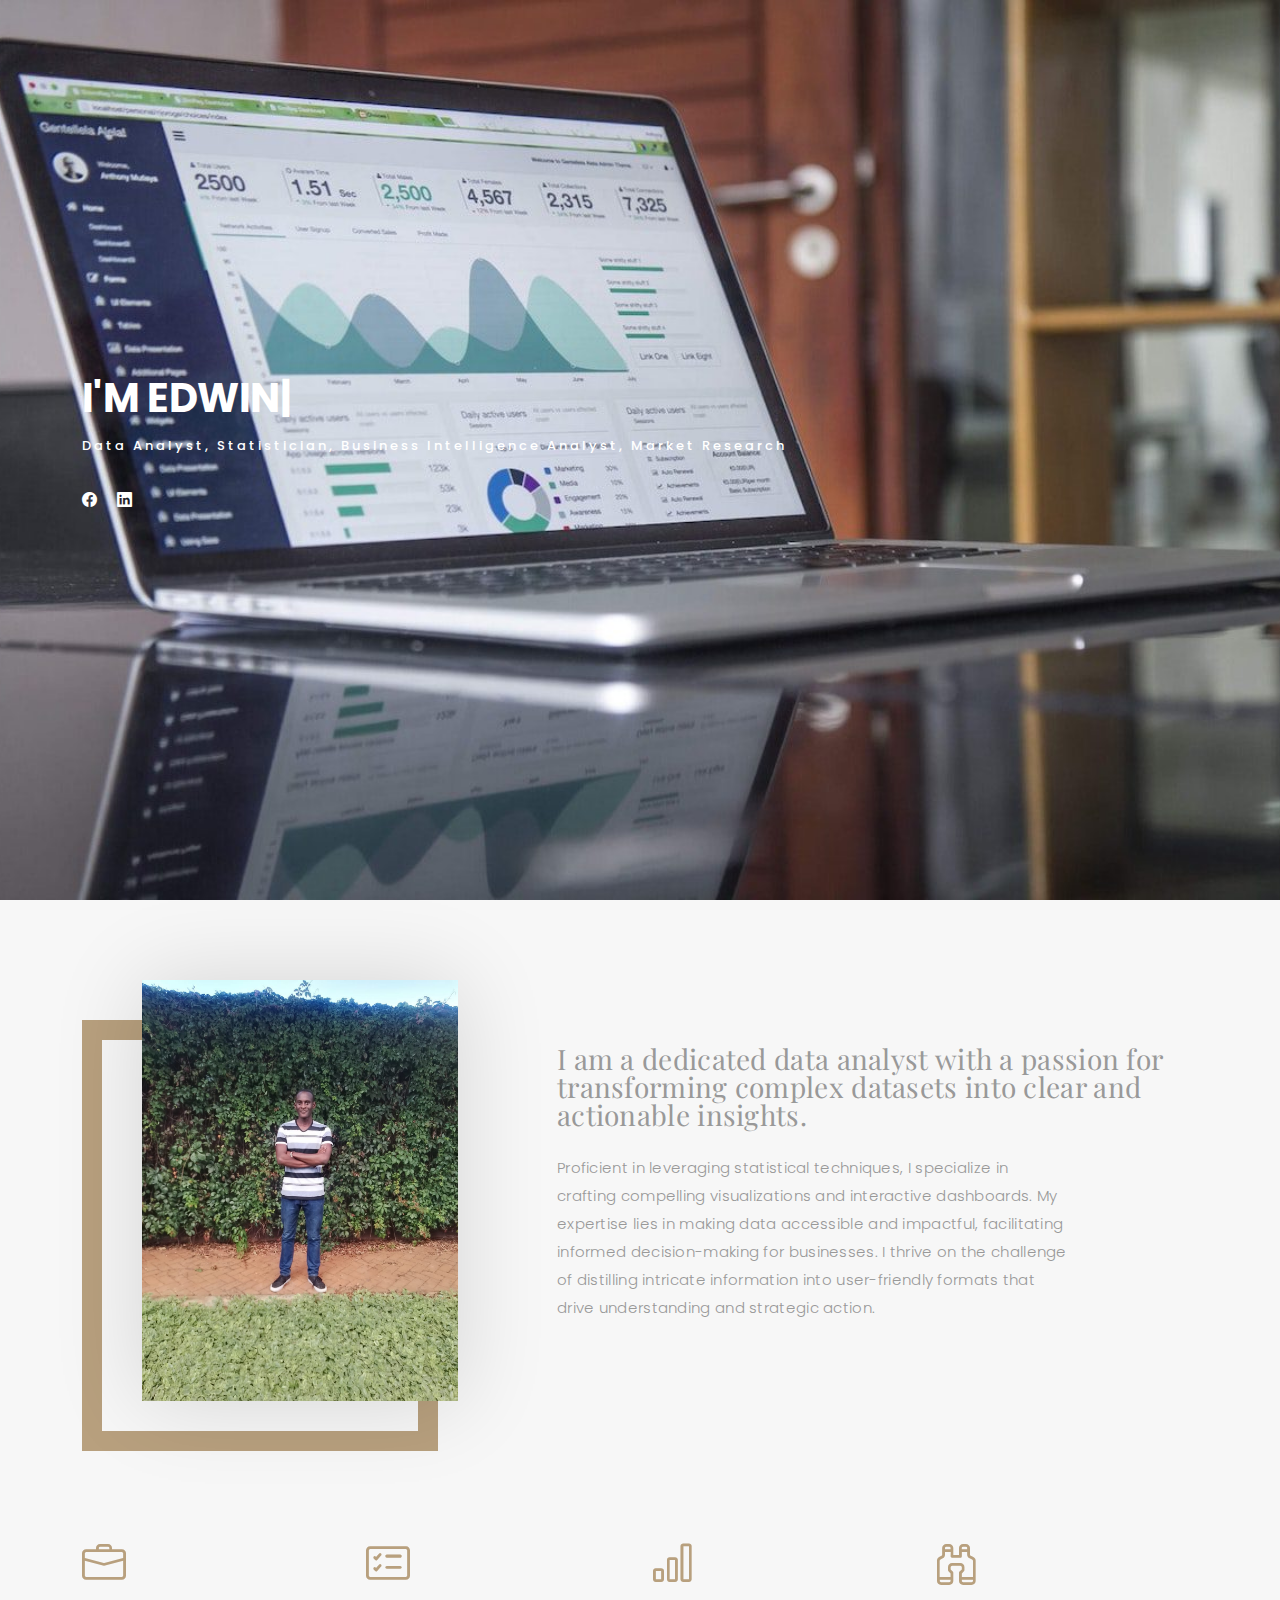
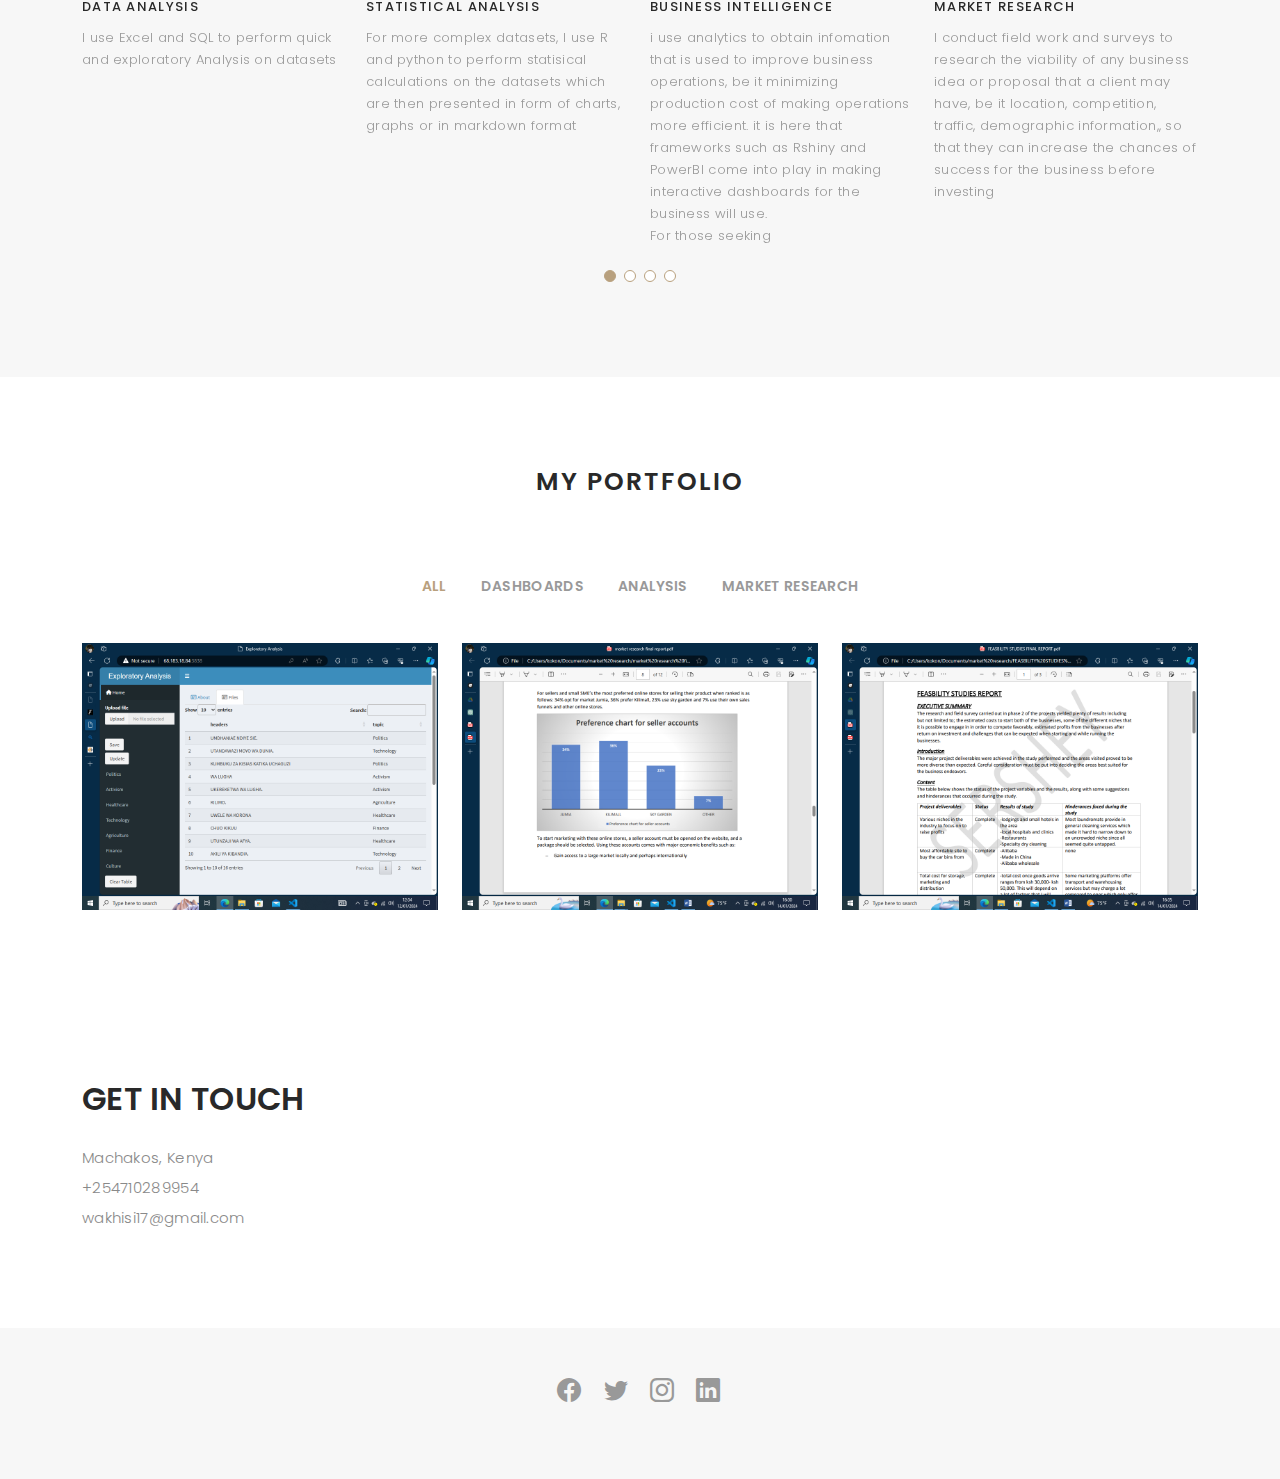
==== commit 40ad8c89: "complete portfolio" ====
--- a/index.html
+++ b/index.html
@@ -59,8 +59,8 @@
         <p>Data Analyst, statistician, Business Intelligence Analyst, Market Research</p>
 
         <ul class="list-unstyled list-social">
-          <li><a href="#"><i class="bi bi-facebook"></i></a></li>
-          <li><a href="#"><i class="bi bi-linkedin"></i></a></li>
+          <li><a href="https://www.linkedin.com/in/edwin-wakhisi-9294b2218/"><i class="bi bi-facebook"></i></a></li>
+          <li><a href="https://www.facebook.com/edwin.wakhisi.54/"><i class="bi bi-linkedin"></i></a></li>
         </ul>
       </div>
     </div>
@@ -76,7 +76,7 @@
           <div class="col-lg-4 ">
             <div class="div-img-bg">
               <div class="about-img">
-                <img src="assets/img/pic8.jpg" class="img-responsive" alt="me">
+                <img src="assets/img/pic1.jpg" class="img-responsive" alt="me">
               </div>
             </div>
           </div>
@@ -157,16 +157,16 @@
           <div class="col-lg-12 d-flex justify-content-center">
             <ul id="portfolio-flters">
               <li data-filter="*" class="filter-active">All</li>
-              <li data-filter=".filter-app">dashboards</li>
-              <li data-filter=".filter-card">Analysis</li>
-              <li data-filter=".filter-web">Market research</li>
+              <li data-filter=".filter-dashboard">dashboards</li>
+              <li data-filter=".filter-analysis">Analysis</li>
+              <li data-filter=".filter-market_research">Market research</li>
             </ul>
           </div>
         </div>
 
         <div class="row portfolio-container">
 
-          <div class="col-lg-4 col-md-6 portfolio-item filter-app">
+          <div class="col-lg-4 col-md-6 portfolio-item filter-dashboard">
             <img src="assets/img/portfolio/Screenshot (1).png" class="img-fluid" alt="">
             <div class="portfolio-info">
               <h4>Shiny dashboard</h4>
@@ -176,55 +176,25 @@
             </div>
           </div>
 
-          <div class="col-lg-4 col-md-6 portfolio-item filter-web">
-            <img src="assets/img/portfolio/portfolio-2.jpg" class="img-fluid" alt="">
+          <div class="col-lg-4 col-md-6 portfolio-item filter-market_research">
+            <img src="assets/img/portfolio/Screenshot (13).png" class="img-fluid" alt="">
             <div class="portfolio-info">
-              <h4>Web 3</h4>
-              <p>Web</p>
-              <a href="assets/img/portfolio/portfolio-2.jpg" data-gallery="portfolioGallery" class="portfolio-lightbox preview-link" title="Web 3"><i class="bx bx-plus"></i></a>
-              <a href="portfolio-details.html" class="details-link" title="More Details"><i class="bx bx-link"></i></a>
-            </div>
-          </div>
-
-          <div class="col-lg-4 col-md-6 portfolio-item filter-app">
-            <img src="assets/img/portfolio/portfolio-3.jpg" class="img-fluid" alt="">
+              <h4>Market Research</h4>
+              <p>Research report</p>
+              <a href="assets/img/portfolio/Screenshot (9).png" data-gallery="portfolioGallery" class="portfolio-lightbox preview-link" title="market research report"><i class="bx bx-plus"></i></a>
+              <a href="portfolio-details2.html" class="details-link" title="More Details"><i class="bx bx-link"></i></a>
+            </div>
+          </div>
+
+          <div class="col-lg-4 col-md-6 portfolio-item filter-market_research">
+            <img src="assets/img/portfolio/Screenshot (15).png" class="img-fluid" alt="">
             <div class="portfolio-info">
-              <h4>App 2</h4>
-              <p>App</p>
-              <a href="assets/img/portfolio/portfolio-3.jpg" data-gallery="portfolioGallery" class="portfolio-lightbox preview-link" title="App 2"><i class="bx bx-plus"></i></a>
-              <a href="portfolio-details.html" class="details-link" title="More Details"><i class="bx bx-link"></i></a>
-            </div>
-          </div>
-
-          <div class="col-lg-4 col-md-6 portfolio-item filter-card">
-            <img src="assets/img/portfolio/portfolio-4.jpg" class="img-fluid" alt="">
-            <div class="portfolio-info">
-              <h4>Card 2</h4>
-              <p>Card</p>
-              <a href="assets/img/portfolio/portfolio-4.jpg" data-gallery="portfolioGallery" class="portfolio-lightbox preview-link" title="Card 2"><i class="bx bx-plus"></i></a>
-              <a href="portfolio-details.html" class="details-link" title="More Details"><i class="bx bx-link"></i></a>
-            </div>
-          </div>
-
-          <div class="col-lg-4 col-md-6 portfolio-item filter-web">
-            <img src="assets/img/portfolio/portfolio-5.jpg" class="img-fluid" alt="">
-            <div class="portfolio-info">
-              <h4>Web 2</h4>
-              <p>Web</p>
-              <a href="assets/img/portfolio/portfolio-5.jpg" data-gallery="portfolioGallery" class="portfolio-lightbox preview-link" title="Web 2"><i class="bx bx-plus"></i></a>
-              <a href="portfolio-details.html" class="details-link" title="More Details"><i class="bx bx-link"></i></a>
-            </div>
-          </div>
-
-          <div class="col-lg-4 col-md-6 portfolio-item filter-app">
-            <img src="assets/img/portfolio/portfolio-6.jpg" class="img-fluid" alt="">
-            <div class="portfolio-info">
-              <h4>App 3</h4>
-              <p>App</p>
-              <a href="assets/img/portfolio/portfolio-6.jpg" data-gallery="portfolioGallery" class="portfolio-lightbox preview-link" title="App 3"><i class="bx bx-plus"></i></a>
-              <a href="portfolio-details.html" class="details-link" title="More Details"><i class="bx bx-link"></i></a>
-            </div>
-          </div>
+              <h4>Feasibility Studies</h4>
+              <p>Research report</p>
+              <a href="assets/img/portfolio/Screenshot (17).png" data-gallery="portfolioGallery" class="portfolio-lightbox preview-link" title="feasibility studies report"><i class="bx bx-plus"></i></a>
+              <a href="portfolio-details3.html" class="details-link" title="More Details"><i class="bx bx-link"></i></a>
+            </div>
+          </div>       
 
         </div>
 
@@ -246,54 +216,12 @@
 
                 <ul class="contact-details">                  
                   <li><span>Machakos, Kenya</span></li>
-                  <li><span>+254706965903</span></li>
+                  <li><span>+254710289954</span></li>
                   <li><span>wakhisi17@gmail.com</span></li>
                 </ul>
 
               </div>
-            </div>
-
-            <div class="col-lg-6">
-              <form action="forms/contact.php" method="post" role="form" class="php-email-form">
-                <div class="row gy-3">
-
-                  <div class="col-lg-6">
-                    <div class="form-group contact-block1">
-                      <input type="text" name="name" class="form-control" id="name" placeholder="Your Name" required>
-                    </div>
-                  </div>
-
-                  <div class="col-lg-6">
-                    <div class="form-group">
-                      <input type="email" class="form-control" name="email" id="email" placeholder="Your Email" required>
-                    </div>
-                  </div>
-
-                  <div class="col-lg-12">
-                    <div class="form-group">
-                      <input type="text" class="form-control" name="subject" id="subject" placeholder="Subject" required>
-                    </div>
-                  </div>
-
-                  <div class="col-lg-12">
-                    <div class="form-group">
-                      <textarea class="form-control" name="message" placeholder="Message" required></textarea>
-                    </div>
-                  </div>
-
-                  <div class="col-lg-12">
-                    <div class="loading">Loading</div>
-                    <div class="error-message"></div>
-                    <div class="sent-message">Your message has been sent. Thank you!</div>
-                  </div>
-
-                  <div class="mt-0">
-                    <input type="submit" class="btn btn-defeault btn-send" value="Send message">
-                  </div>
-
-                </div>
-              </form>
-            </div>
+            </div>            
           </div>
         </div>
       </div>
@@ -313,9 +241,7 @@
           <li><a href="#"><i class="bi bi-linkedin"></i></a></li>
         </ul>
 
-      </div>
-
-      <p>&copy; Copyrights Folio. All rights reserved.</p>
+      </div>      
 
       <div class="credits">
         <!--
@@ -324,7 +250,7 @@
         Licensing information: https://bootstrapmade.com/license/
         Purchase the pro version with working PHP/AJAX contact form: https://bootstrapmade.com/buy/?theme=Folio
       -->
-        Designed by <a href="https://bootstrapmade.com/">BootstrapMade</a>
+        
       </div>
 
     </div>
--- a/assets/css/style.css
+++ b/assets/css/style.css
@@ -449,7 +449,7 @@
 # Hero
 --------------------------------------------------------------*/
 #hero {
-  background: url("../img/pic1.jpg") repeat scroll center center/cover;
+  background: url("../img/datapic3.jpeg") repeat scroll center center/cover;
   height: 100vh;
   width: 100%;
 }
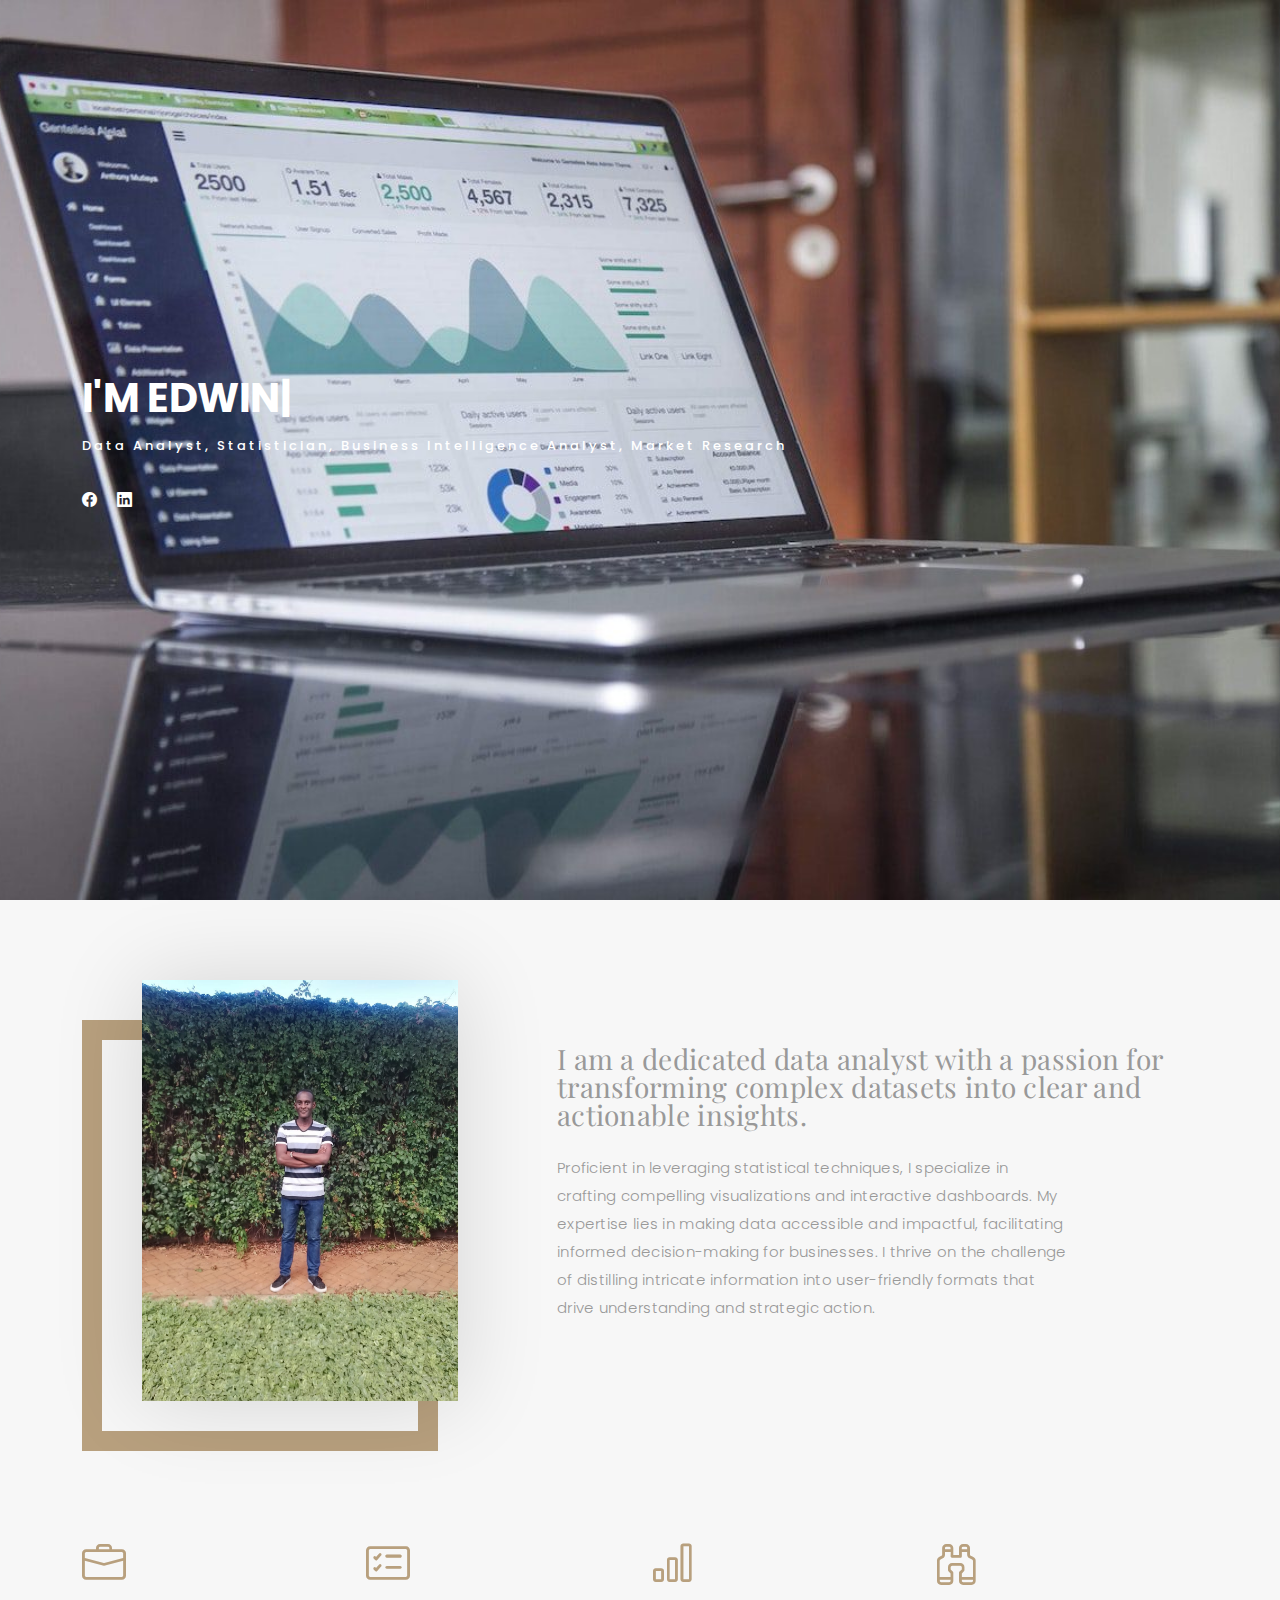
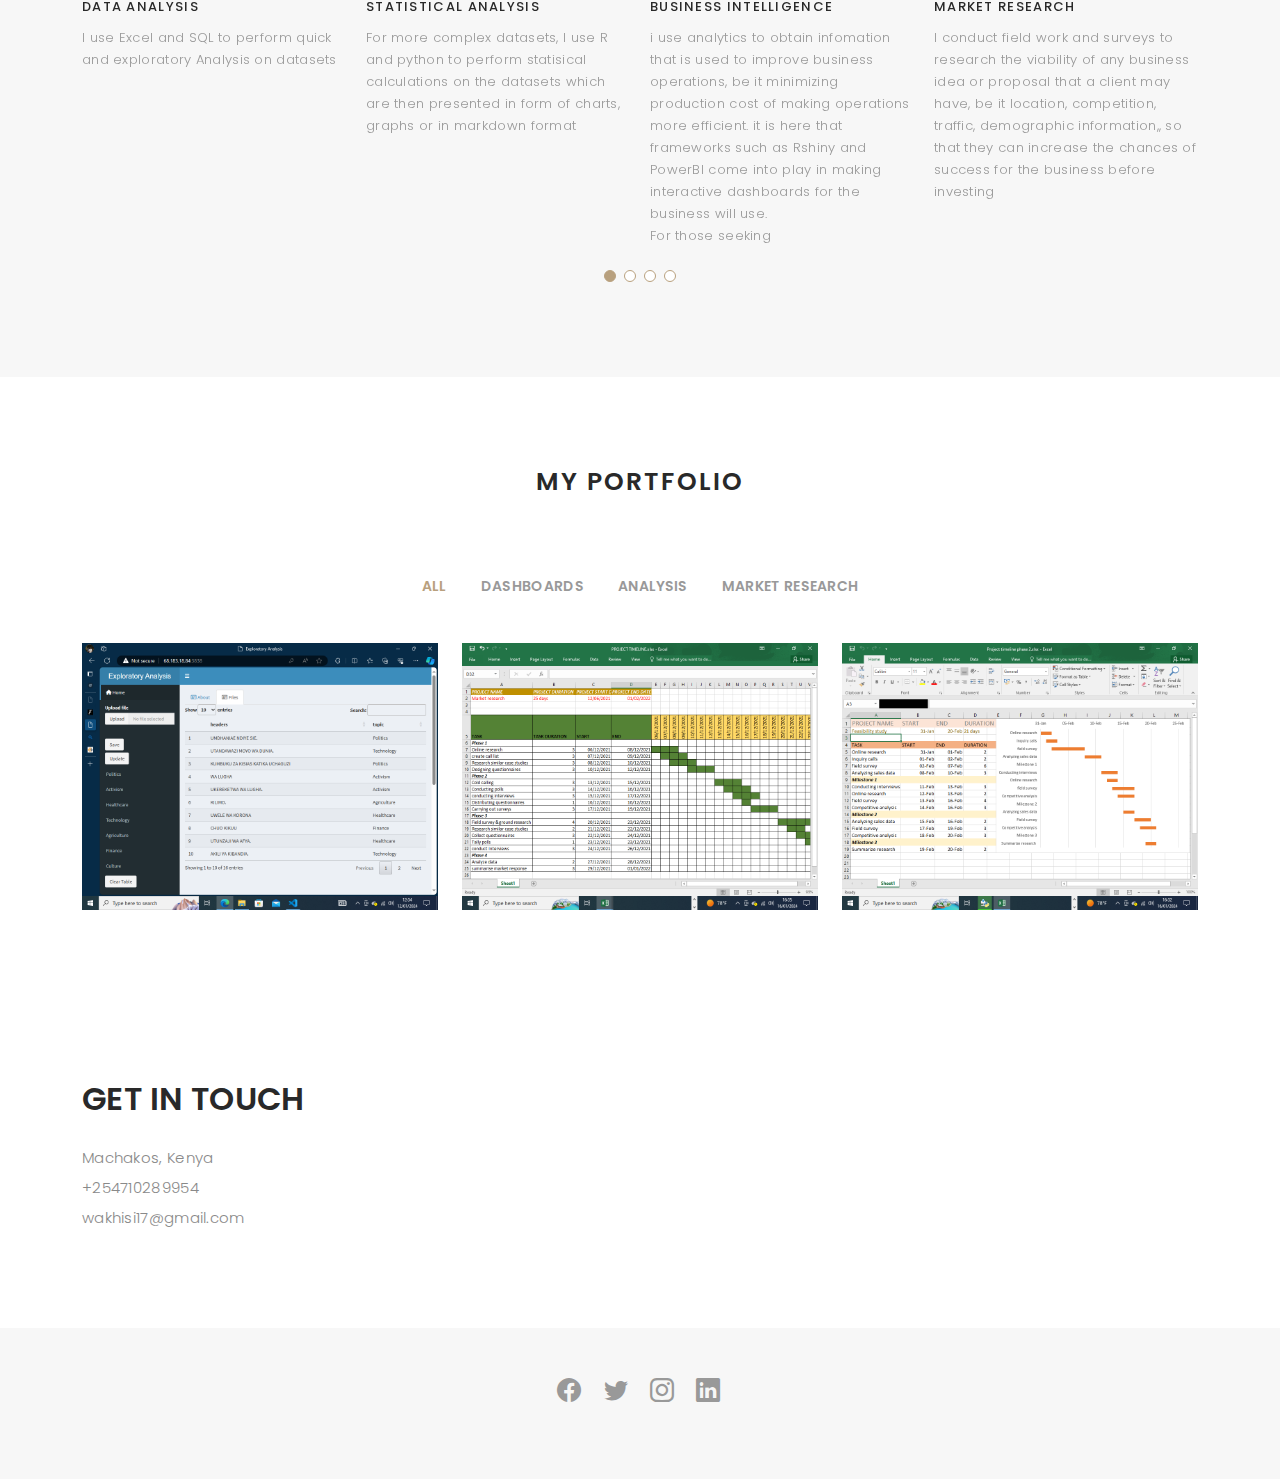
==== commit f835f551: "final changes1" ====
--- a/index.html
+++ b/index.html
@@ -177,7 +177,7 @@
           </div>
 
           <div class="col-lg-4 col-md-6 portfolio-item filter-market_research">
-            <img src="assets/img/portfolio/Screenshot (13).png" class="img-fluid" alt="">
+            <img src="assets/img/portfolio/Screenshot (23).png" class="img-fluid" alt="">
             <div class="portfolio-info">
               <h4>Market Research</h4>
               <p>Research report</p>
@@ -187,7 +187,7 @@
           </div>
 
           <div class="col-lg-4 col-md-6 portfolio-item filter-market_research">
-            <img src="assets/img/portfolio/Screenshot (15).png" class="img-fluid" alt="">
+            <img src="assets/img/portfolio/Screenshot (20).png" class="img-fluid" alt="">
             <div class="portfolio-info">
               <h4>Feasibility Studies</h4>
               <p>Research report</p>
